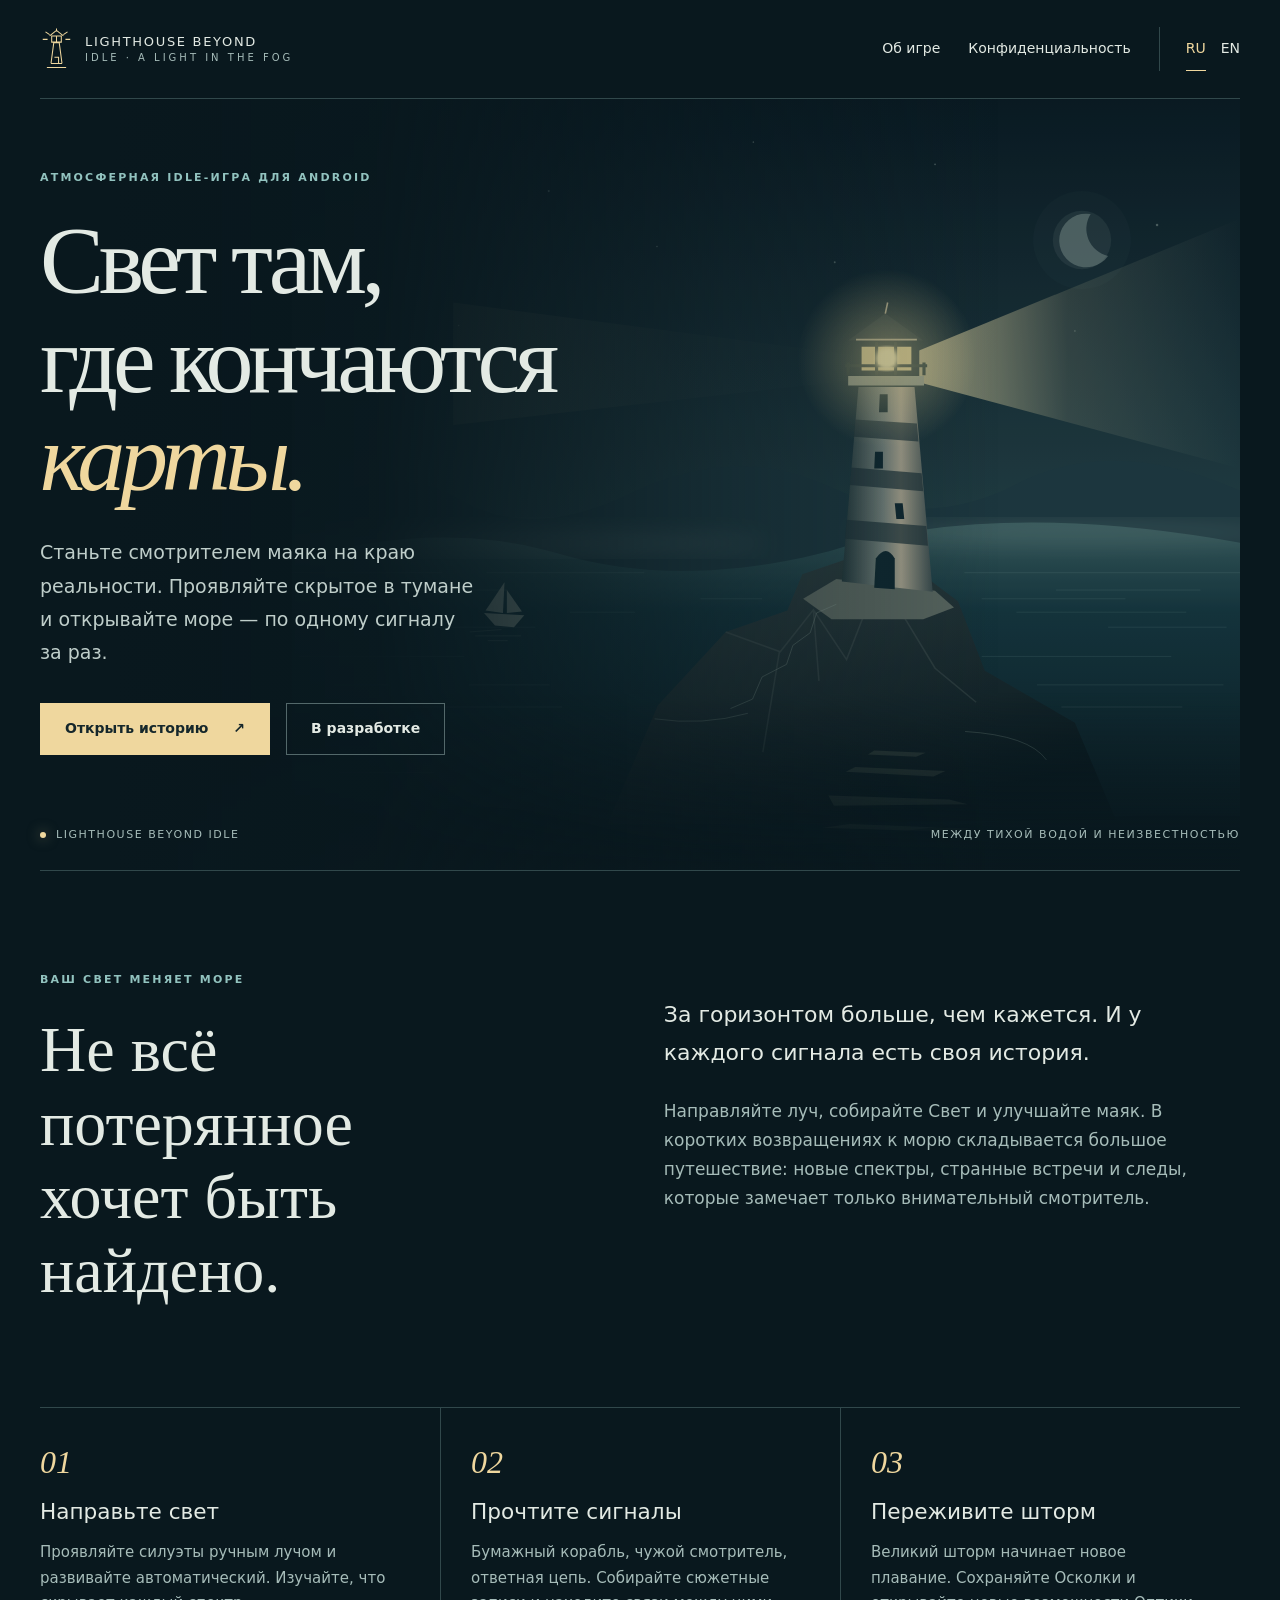
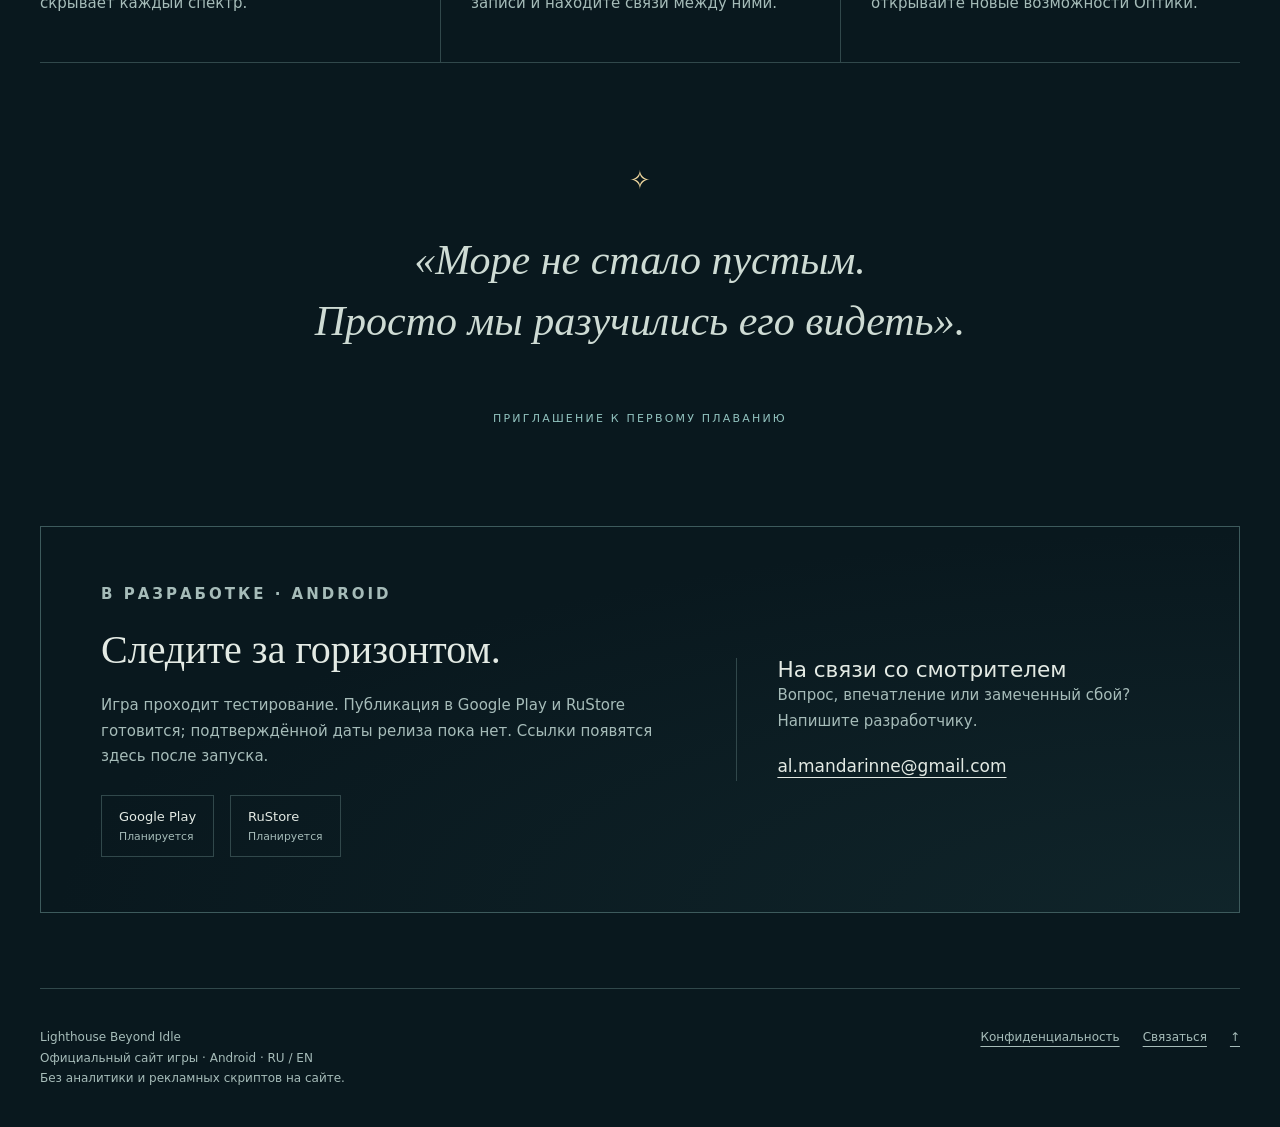
==== index.html @ 20df34ba "Add files via upload" ====
<!doctype html>
<html lang="ru"><head><meta charset="utf-8"><meta name="viewport" content="width=device-width, initial-scale=1"><meta name="color-scheme" content="dark"><meta name="referrer" content="no-referrer"><meta http-equiv="Content-Security-Policy" content="default-src 'none'; style-src 'self'; img-src 'self'; font-src 'self'; base-uri 'none'; form-action 'none'; object-src 'none'; connect-src 'none'"><title>Lighthouse Beyond Idle — Маяк на краю реальности</title><meta name="description" content="Станьте смотрителем маяка на краю реальности. Проявляйте скрытое в тумане и открывайте море — по одному сигналу за раз."><link rel="canonical" href="https://jumocoder.github.io/lighthouse-beyond-website/"><link rel="icon" href="assets/beacon.svg" type="image/svg+xml"><link rel="stylesheet" href="assets/site.css"><meta property="og:title" content="Lighthouse Beyond Idle — Маяк на краю реальности"><meta property="og:description" content="Станьте смотрителем маяка на краю реальности. Проявляйте скрытое в тумане и открывайте море — по одному сигналу за раз."><meta property="og:type" content="website"><meta property="og:url" content="https://jumocoder.github.io/lighthouse-beyond-website/"><link rel="alternate" hreflang="ru" href="https://jumocoder.github.io/lighthouse-beyond-website/"><link rel="alternate" hreflang="en" href="https://jumocoder.github.io/lighthouse-beyond-website/en/"><link rel="alternate" hreflang="x-default" href="https://jumocoder.github.io/lighthouse-beyond-website/"></head><body id="top"><a class="skip" href="#main">К содержимому</a><div class="wrap"><header class="header"><a class="brand" href="./"><img src="assets/beacon.svg" alt="" width="33" height="44"><span>LIGHTHOUSE BEYOND<small>IDLE · A LIGHT IN THE FOG</small></span></a><nav class="nav" aria-label="Навигация"><a class="nav-extra" href="#story">Об игре</a><a class="nav-extra" href="privacy/ru/">Конфиденциальность</a><span class="languages"><a lang="ru" hreflang="ru" href="./" aria-current="page" aria-label="Русский">RU</a><a lang="en" hreflang="en" href="en/"  aria-label="English">EN</a></span></nav></header></div><main id="main"><div class="wrap"><section class="hero"><img class="hero-art" src="assets/lighthouse-sea.svg" width="1200" height="1000" alt="Маяк на скалистом острове освещает туманное море; у берега плывёт бумажный корабль." fetchpriority="high"><div class="hero-copy"><p class="eyebrow">Атмосферная idle-игра для Android</p><h1>Свет там,<br>где кончаются<br><em>карты.</em></h1><p class="lead">Станьте смотрителем маяка на краю реальности. Проявляйте скрытое в тумане и открывайте море — по одному сигналу за раз.</p><div class="actions"><a class="button" href="#story">Открыть историю<span aria-hidden="true">↗</span></a><a class="button secondary" href="#release">В разработке</a></div></div><div class="hero-note"><span><span class="pulse"></span>LIGHTHOUSE BEYOND IDLE</span><span>Между тихой водой и неизвестностью</span></div></section><section class="section intro" id="story"><div><p class="eyebrow">Ваш свет меняет море</p><h2>Не всё потерянное<br>хочет быть найдено.</h2></div><div class="body"><p>За горизонтом больше, чем кажется. И у каждого сигнала есть своя история.</p><p>Направляйте луч, собирайте Свет и улучшайте маяк. В коротких возвращениях к морю складывается большое путешествие: новые спектры, странные встречи и следы, которые замечает только внимательный смотритель.</p></div></section><section class="journey" aria-label="Об игре"><article class="chapter"><span class="number">01</span><h3>Направьте свет</h3><p>Проявляйте силуэты ручным лучом и развивайте автоматический. Изучайте, что скрывает каждый спектр.</p></article><article class="chapter"><span class="number">02</span><h3>Прочтите сигналы</h3><p>Бумажный корабль, чужой смотритель, ответная цепь. Собирайте сюжетные записи и находите связи между ними.</p></article><article class="chapter"><span class="number">03</span><h3>Переживите шторм</h3><p>Великий шторм начинает новое плавание. Сохраняйте Осколки и открывайте новые возможности Оптики.</p></article></section><div class="quote"><p>«Море не стало пустым.<br>Просто мы разучились его видеть».</p><span class="eyebrow">Приглашение к первому плаванию</span></div><section class="release" id="release"><div><p class="eyebrow">В разработке · ANDROID</p><h2>Следите за горизонтом.</h2><p>Игра проходит тестирование. Публикация в Google Play и RuStore готовится; подтверждённой даты релиза пока нет. Ссылки появятся здесь после запуска.</p><div class="stores"><span class="store">Google Play<small>Планируется</small></span><span class="store">RuStore<small>Планируется</small></span></div></div><div class="contact"><h3>На связи со смотрителем</h3><p>Вопрос, впечатление или замеченный сбой? Напишите разработчику.</p><a href="mailto:al.mandarinne@gmail.com">al.mandarinne@gmail.com</a></div></section></div></main><div class="wrap"><footer class="footer"><div><p>Lighthouse Beyond Idle</p><p>Официальный сайт игры · Android · RU / EN</p><p>Без аналитики и рекламных скриптов на сайте.</p></div><div class="footer-links"><a href="privacy/ru/">Конфиденциальность</a><a href="mailto:al.mandarinne@gmail.com">Связаться</a><a href="#top">↑</a></div></footer></div></body></html>
---- assets/site.css ----
:root{color-scheme:dark;--ink:#e3eae4;--muted:#a6bcb9;--gold:#efd79e;--bg:#09181e;--line:#31484b;--teal:#92c3bf}*{box-sizing:border-box}html{scroll-behavior:smooth;scroll-padding-top:30px}body{margin:0;background:var(--bg);color:var(--ink);font:17px/1.7 system-ui,-apple-system,BlinkMacSystemFont,"Segoe UI",sans-serif}a{color:inherit;text-underline-offset:5px}a:hover{color:var(--gold)}a:focus-visible,summary:focus-visible{outline:2px solid var(--gold);outline-offset:6px}p{margin:0 0 1.2em}h1,h2,h3{font-weight:400;line-height:1.15;margin:0}h1,h2{font-family:Georgia,"Times New Roman",serif}h2{font-size:clamp(2.3rem,5vw,4rem)}h3{font-size:1.35rem}img{display:block;max-width:100%}.wrap{width:min(1200px,calc(100% - 80px));margin:auto}.skip{position:absolute;left:20px;top:-100px;z-index:10;padding:10px;background:var(--bg)}.skip:focus{top:10px}.header{display:flex;align-items:center;justify-content:space-between;gap:24px;padding:27px 0;border-bottom:1px solid var(--line);position:relative;z-index:2}.brand{display:flex;align-items:center;gap:12px;text-decoration:none;font-size:13px;letter-spacing:.13em;line-height:1.4}.brand img{width:33px;height:44px}.brand small{display:block;letter-spacing:.3em;color:var(--muted);font-size:10px}.nav{display:flex;align-items:center;gap:28px;font-size:14px}.nav a{text-decoration:none;display:inline-flex;align-items:center;min-height:44px}.languages{display:flex;gap:15px;border-left:1px solid var(--line);padding-left:26px}.languages [aria-current]{color:var(--gold);border-bottom:1px solid var(--gold)}.eyebrow{text-transform:uppercase;letter-spacing:.2em;font-size:11px;color:var(--teal);font-weight:600}.hero{position:relative;isolation:isolate;min-height:735px;display:flex;align-items:center;border-bottom:1px solid var(--line)}.hero-art{position:absolute;z-index:-2;width:79%;height:100%;object-fit:cover;object-position:60% 50%;right:0;top:0}.hero:after{content:"";position:absolute;z-index:-1;inset:0;background:linear-gradient(90deg,#09181e 6%,#09181eed 28%,#09181e55 57%,transparent 80%),linear-gradient(0deg,#09181e 0%,transparent 23%)}.hero-copy{max-width:620px;padding:70px 0 115px}.hero h1{font-size:clamp(3.5rem,7.5vw,6.7rem);letter-spacing:-.055em;line-height:1.03;margin:24px 0 28px}.hero h1 em{font-weight:400;color:var(--gold)}.lead{font-size:19px;line-height:1.75;max-width:440px;color:#bfceca}.actions{display:flex;flex-wrap:wrap;gap:16px;align-items:center;margin-top:34px}.button{display:inline-flex;align-items:center;justify-content:center;gap:25px;min-height:52px;padding:13px 24px;background:var(--gold);color:#15272b;text-decoration:none;font-size:14px;font-weight:600;border:1px solid var(--gold)}.button:hover{background:#f7e7c3;color:#15272b}.button.secondary{background:transparent;color:var(--ink);border-color:#53686a}.hero-note{position:absolute;bottom:26px;left:0;right:0;display:flex;justify-content:space-between;gap:25px;color:var(--muted);font-size:11px;letter-spacing:.14em;text-transform:uppercase}.pulse{display:inline-block;width:6px;height:6px;background:var(--gold);border-radius:50%;margin-right:10px;box-shadow:0 0 13px #efd79e88}.section{padding:100px 0}.intro{display:grid;grid-template-columns:1fr 1.1fr;gap:100px}.intro h2{margin-top:23px;max-width:460px}.intro .body{padding-top:25px;color:var(--muted)}.intro .body p:first-child{color:var(--ink);font-size:22px}.journey{border-top:1px solid var(--line);border-bottom:1px solid var(--line);display:grid;grid-template-columns:repeat(3,1fr)}.chapter{padding:36px 30px 45px 0}.chapter+.chapter{padding-left:30px;border-left:1px solid var(--line)}.chapter .number{color:var(--gold);font:italic 32px Georgia,serif}.chapter h3{margin:18px 0 15px}.chapter p{font-size:15px;color:var(--muted);margin:0}.quote{padding:95px 0;text-align:center;max-width:850px;margin:auto}.quote:before{content:"✧";color:var(--gold);display:block;margin-bottom:28px;font-size:26px}.quote p{font:italic clamp(26px,4vw,42px)/1.45 Georgia,serif;color:#cedbd4}.quote .eyebrow{font:11px system-ui,sans-serif}.release{position:relative;padding:55px 60px;display:grid;grid-template-columns:1.3fr 1fr;gap:60px;border:1px solid #3d5a5c;background:radial-gradient(ellipse at 100% 100%,#23474b44,transparent 70%)}.release h2{font-size:40px;margin:20px 0}.release p{color:var(--muted);font-size:15px}.release .stores{display:flex;gap:16px;flex-wrap:wrap;margin-top:25px}.store{padding:10px 17px;border:1px solid var(--line);font-size:13px}.store small{display:block;color:var(--muted)}.contact{align-self:center;border-left:1px solid var(--line);padding-left:40px}.contact a{overflow-wrap:anywhere}.footer{padding:38px 0;margin-top:75px;display:flex;justify-content:space-between;gap:25px;border-top:1px solid var(--line);font-size:12px;color:var(--muted)}.footer p{margin:0}.footer-links{display:flex;gap:23px;flex-wrap:wrap}.document{padding:70px 0 20px}.document h1{font-size:clamp(40px,6vw,72px);margin:22px 0}.document .subtitle{max-width:730px;color:var(--muted)}.notice{border-left:2px solid var(--gold);padding:20px 25px;background:#1832386b;margin:35px 0;color:#d8ded5;font-size:15px}.notice strong{color:var(--gold)}.document-layout{display:grid;grid-template-columns:230px minmax(0,1fr);gap:65px;align-items:start}.toc{position:sticky;top:28px;font-size:13px}.toc a{display:block;text-decoration:none;border-bottom:1px solid var(--line);padding:10px 0;color:var(--muted)}.prose{max-width:790px}.prose section{padding:28px 0;border-bottom:1px solid var(--line)}.prose h2{font-family:inherit;font-size:25px;margin:0 0 22px}.prose h3{font-size:18px;margin:24px 0 10px}.prose p,.prose li{color:#c2d1cc;font-size:16px;overflow-wrap:anywhere}.prose ul{padding-left:23px}.prose li{margin-bottom:12px}.pending{color:var(--gold)}.top-link{display:inline-block;margin-top:35px}.not-found{min-height:55vh;padding:100px 0}.not-found h1{font-size:60px;margin-bottom:25px}@media(min-width:1000px){.hero-art{animation:sea-breathe 16s ease-in-out infinite alternate}@keyframes sea-breathe{from{opacity:.83}to{opacity:1}}}@media(max-width:800px){.wrap{width:calc(100% - 40px)}.header{gap:12px}.nav{gap:14px}.nav .nav-extra{display:none}.languages{padding-left:14px}.hero{min-height:790px;align-items:flex-start}.hero-copy{padding:56px 0 295px;max-width:560px}.hero h1{font-size:clamp(3.2rem,11vw,5.2rem)}.hero-art{width:100%;height:65%;top:auto;bottom:0;object-position:62% 50%}.hero:after{background:linear-gradient(180deg,#09181e 0%,#09181e 23%,#09181e66 53%,transparent 70%,#09181e 99%)}.hero-note{font-size:9px}.hero-note span:last-child{max-width:160px;text-align:right}.lead{font-size:17px}.section{padding:65px 0}.intro{grid-template-columns:1fr;gap:16px}.intro .body{padding-top:10px}.journey{grid-template-columns:1fr}.chapter,.chapter+.chapter{border-left:0;padding:26px 0}.chapter+.chapter{border-top:1px solid var(--line)}.chapter h3{margin-top:10px}.quote{padding:60px 0}.release{grid-template-columns:1fr;padding:30px;gap:25px}.contact{border-left:0;border-top:1px solid var(--line);padding:25px 0 0}.footer{flex-direction:column;margin-top:50px}.document-layout{grid-template-columns:1fr;gap:10px}.toc{position:static;display:grid;grid-template-columns:1fr 1fr;gap:0 22px}.document{padding-top:38px}}@media(max-width:380px){.brand{font-size:10px;gap:8px}.brand small{font-size:8px}.brand img{width:25px}.nav{font-size:12px}.languages{padding-left:10px;gap:10px}.hero h1{font-size:3rem}.hero-note{letter-spacing:.06em}.actions{gap:12px}.button{padding:12px 18px}.release{padding:24px}.toc{grid-template-columns:1fr}}@media(prefers-reduced-motion:reduce){html{scroll-behavior:auto}.hero-art{animation:none}}@media print{body{background:white;color:black}.header,.toc,.footer,.skip{display:none}.wrap{width:100%}.document-layout{display:block}.prose p,.prose li,.document .subtitle,.notice,.pending{color:black}.notice{background:transparent}.document h1{font-size:32px}.prose h2{font-size:22px}a{color:black}}
:where(.document h1,.notice,.toc a){overflow-wrap:anywhere;hyphens:auto}
@media(max-width:600px){.document h1{font-size:clamp(27px,7.5vw,40px)}}
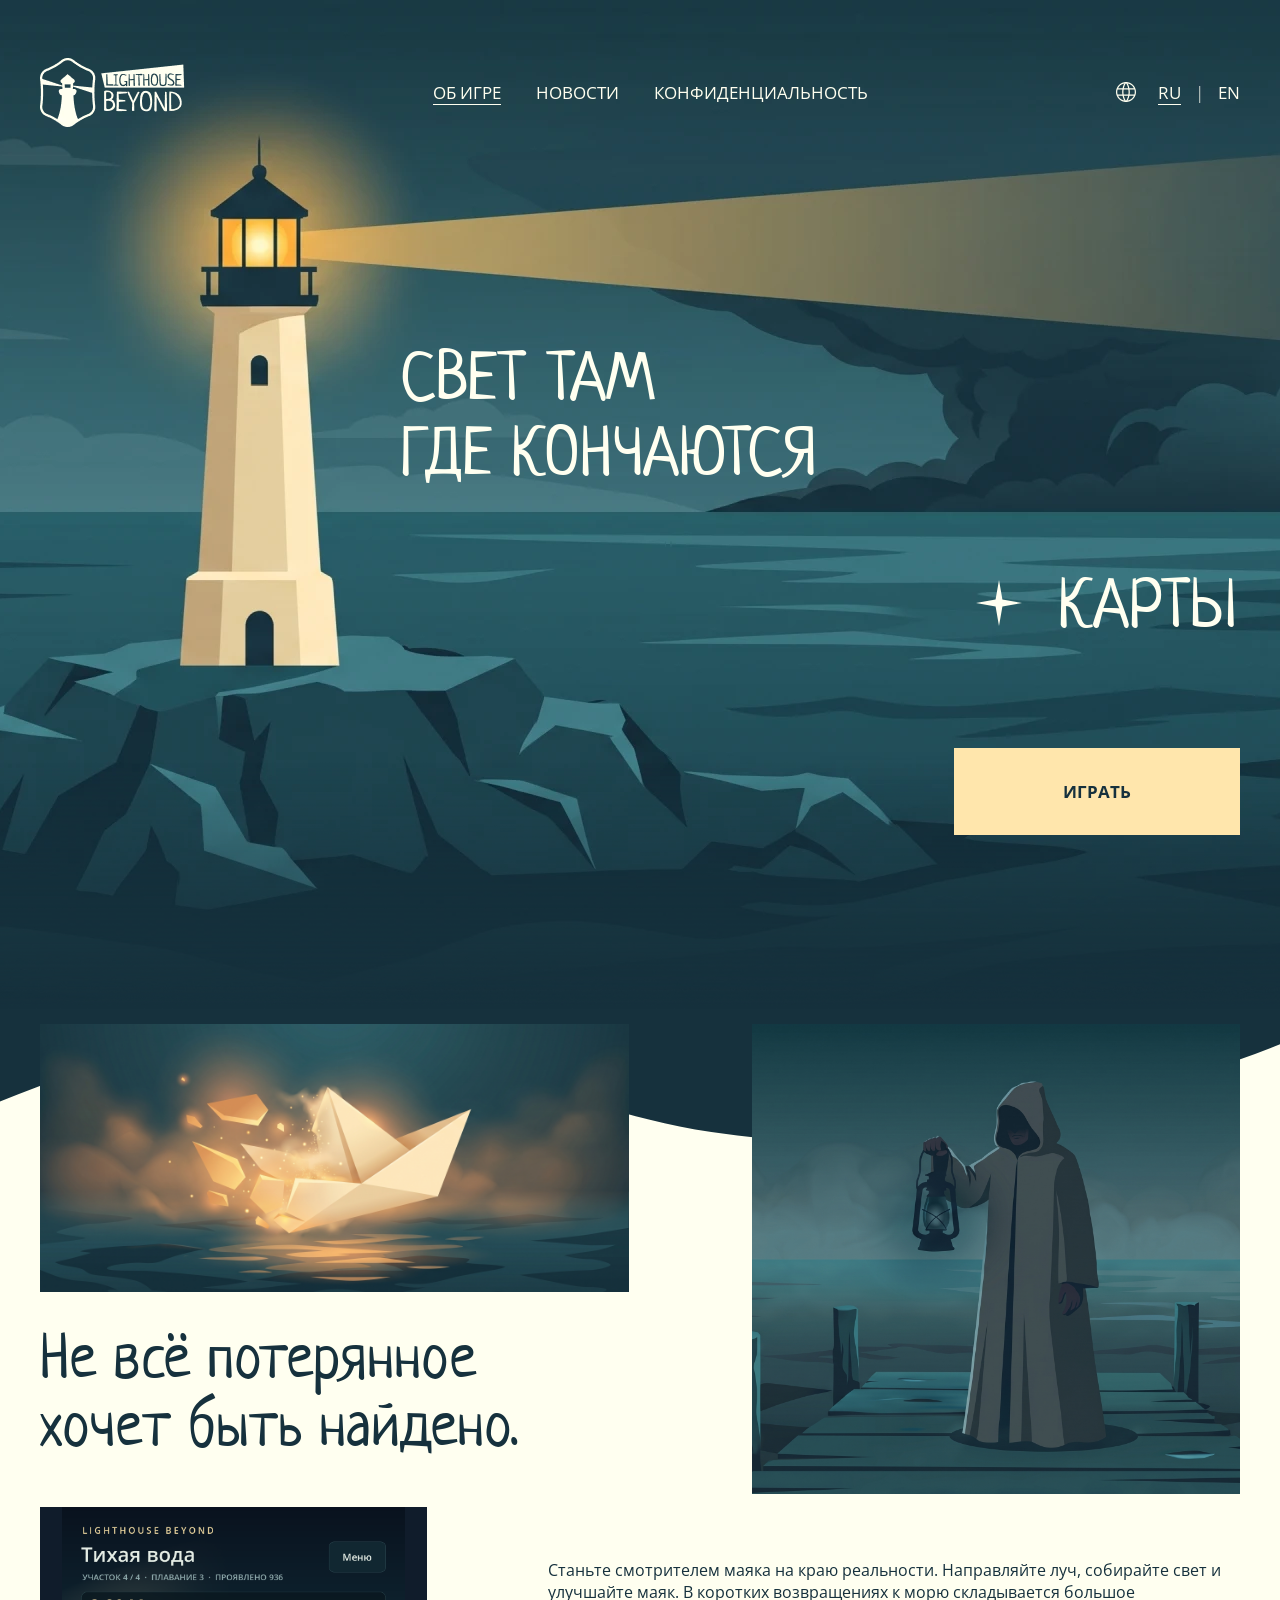
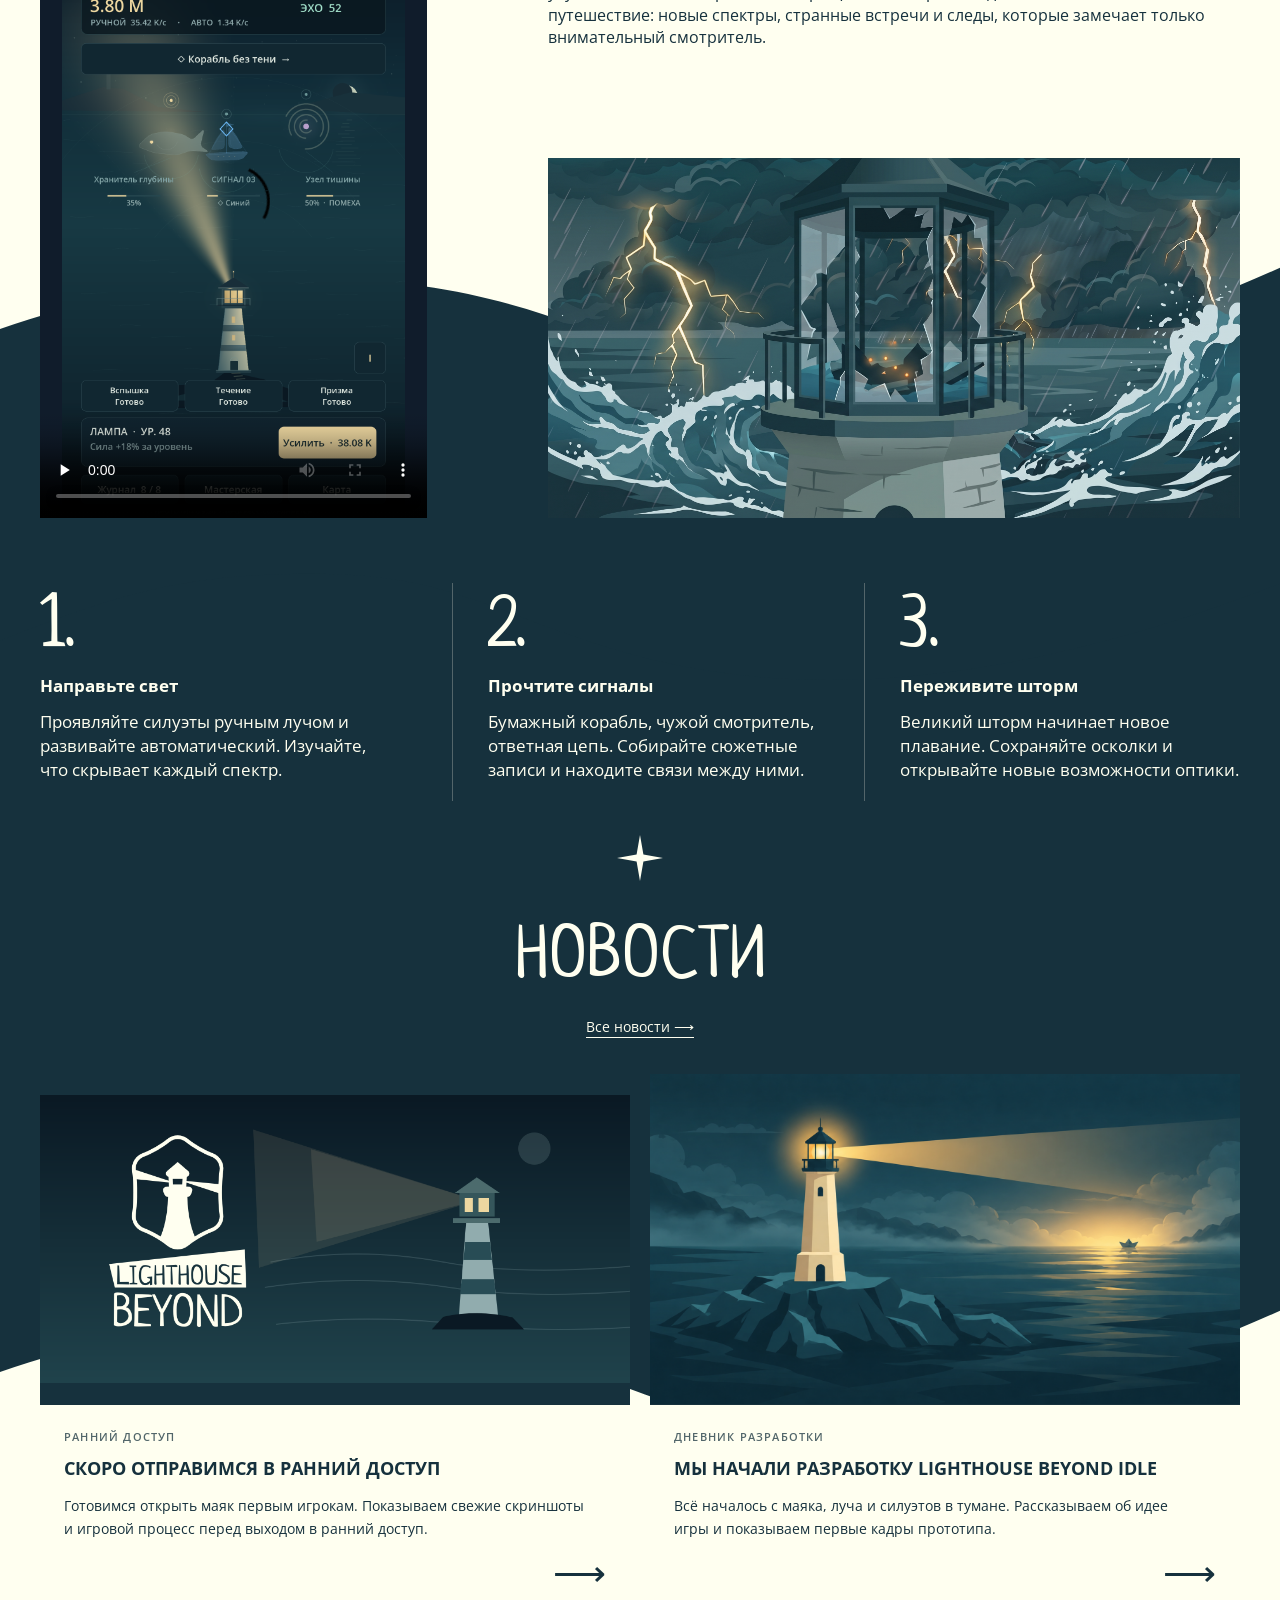
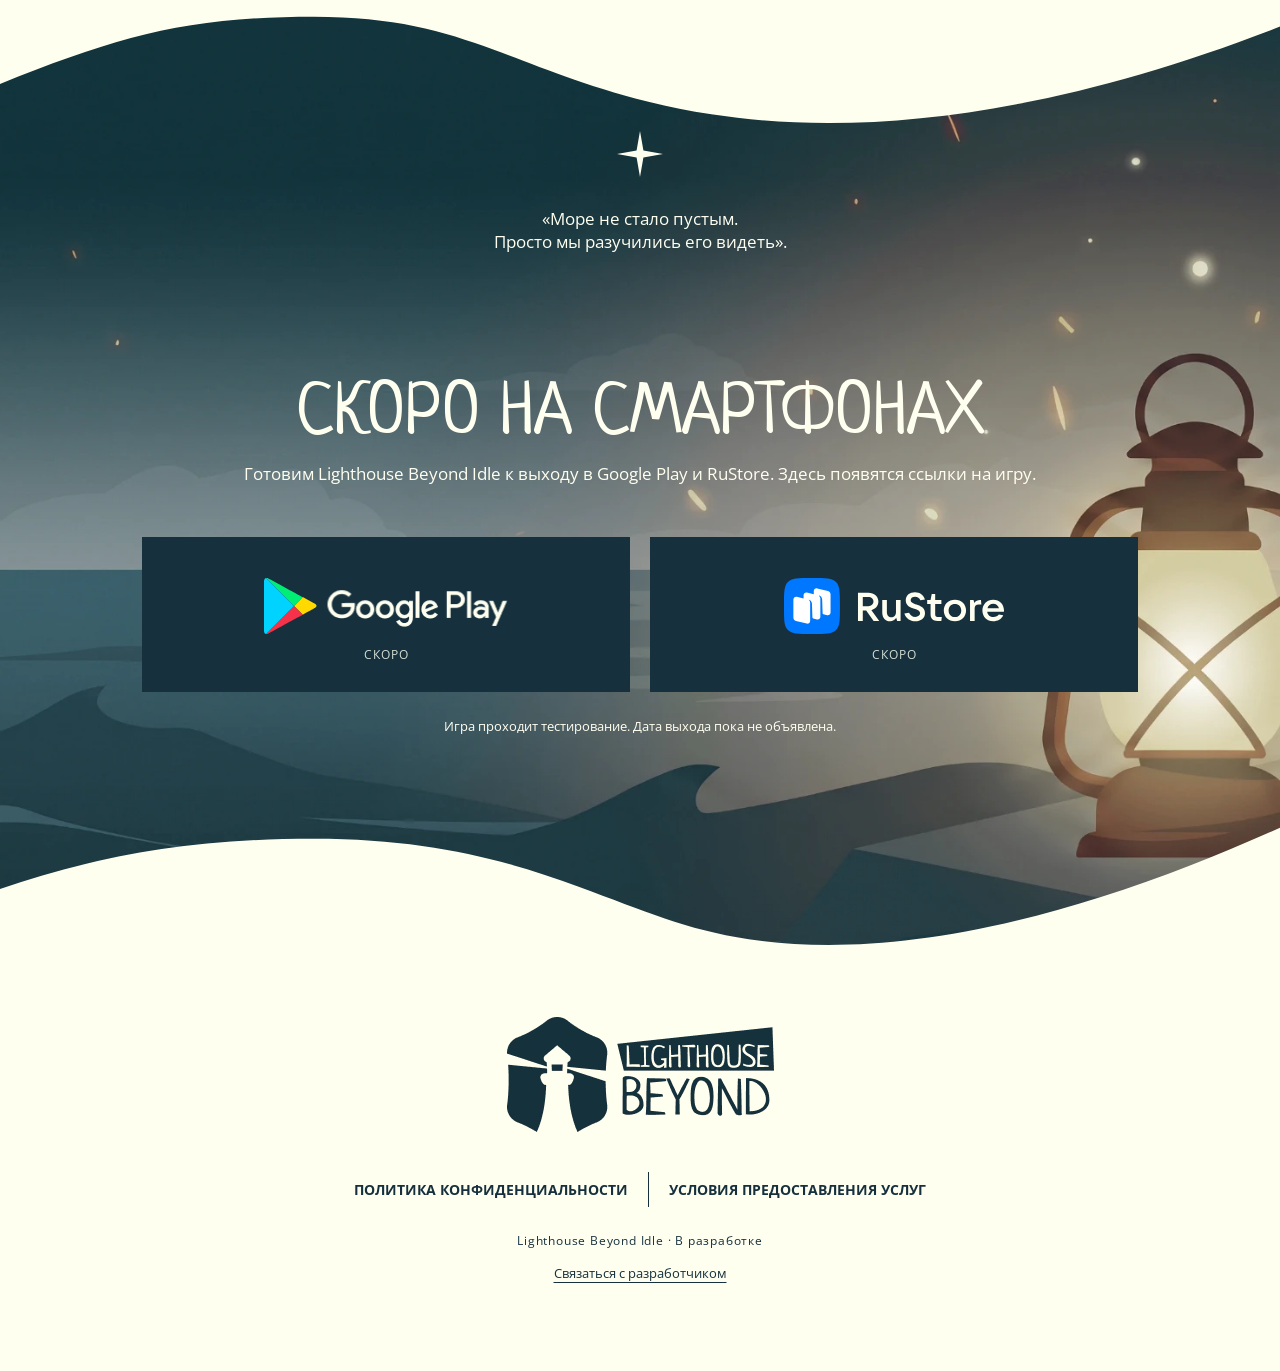
==== commit 65ab546e: "Обновление сайта" ====
--- a/index.html
+++ b/index.html
@@ -1,2 +1,30 @@
 <!doctype html>
-<html lang="ru"><head><meta charset="utf-8"><meta name="viewport" content="width=device-width, initial-scale=1"><meta name="color-scheme" content="dark"><meta name="referrer" content="no-referrer"><meta http-equiv="Content-Security-Policy" content="default-src 'none'; style-src 'self'; img-src 'self'; font-src 'self'; base-uri 'none'; form-action 'none'; object-src 'none'; connect-src 'none'"><title>Lighthouse Beyond Idle — Маяк на краю реальности</title><meta name="description" content="Станьте смотрителем маяка на краю реальности. Проявляйте скрытое в тумане и открывайте море — по одному сигналу за раз."><link rel="canonical" href="https://jumocoder.github.io/lighthouse-beyond-website/"><link rel="icon" href="assets/beacon.svg" type="image/svg+xml"><link rel="stylesheet" href="assets/site.css"><meta property="og:title" content="Lighthouse Beyond Idle — Маяк на краю реальности"><meta property="og:description" content="Станьте смотрителем маяка на краю реальности. Проявляйте скрытое в тумане и открывайте море — по одному сигналу за раз."><meta property="og:type" content="website"><meta property="og:url" content="https://jumocoder.github.io/lighthouse-beyond-website/"><link rel="alternate" hreflang="ru" href="https://jumocoder.github.io/lighthouse-beyond-website/"><link rel="alternate" hreflang="en" href="https://jumocoder.github.io/lighthouse-beyond-website/en/"><link rel="alternate" hreflang="x-default" href="https://jumocoder.github.io/lighthouse-beyond-website/"></head><body id="top"><a class="skip" href="#main">К содержимому</a><div class="wrap"><header class="header"><a class="brand" href="./"><img src="assets/beacon.svg" alt="" width="33" height="44"><span>LIGHTHOUSE BEYOND<small>IDLE · A LIGHT IN THE FOG</small></span></a><nav class="nav" aria-label="Навигация"><a class="nav-extra" href="#story">Об игре</a><a class="nav-extra" href="privacy/ru/">Конфиденциальность</a><span class="languages"><a lang="ru" hreflang="ru" href="./" aria-current="page" aria-label="Русский">RU</a><a lang="en" hreflang="en" href="en/"  aria-label="English">EN</a></span></nav></header></div><main id="main"><div class="wrap"><section class="hero"><img class="hero-art" src="assets/lighthouse-sea.svg" width="1200" height="1000" alt="Маяк на скалистом острове освещает туманное море; у берега плывёт бумажный корабль." fetchpriority="high"><div class="hero-copy"><p class="eyebrow">Атмосферная idle-игра для Android</p><h1>Свет там,<br>где кончаются<br><em>карты.</em></h1><p class="lead">Станьте смотрителем маяка на краю реальности. Проявляйте скрытое в тумане и открывайте море — по одному сигналу за раз.</p><div class="actions"><a class="button" href="#story">Открыть историю<span aria-hidden="true">↗</span></a><a class="button secondary" href="#release">В разработке</a></div></div><div class="hero-note"><span><span class="pulse"></span>LIGHTHOUSE BEYOND IDLE</span><span>Между тихой водой и неизвестностью</span></div></section><section class="section intro" id="story"><div><p class="eyebrow">Ваш свет меняет море</p><h2>Не всё потерянное<br>хочет быть найдено.</h2></div><div class="body"><p>За горизонтом больше, чем кажется. И у каждого сигнала есть своя история.</p><p>Направляйте луч, собирайте Свет и улучшайте маяк. В коротких возвращениях к морю складывается большое путешествие: новые спектры, странные встречи и следы, которые замечает только внимательный смотритель.</p></div></section><section class="journey" aria-label="Об игре"><article class="chapter"><span class="number">01</span><h3>Направьте свет</h3><p>Проявляйте силуэты ручным лучом и развивайте автоматический. Изучайте, что скрывает каждый спектр.</p></article><article class="chapter"><span class="number">02</span><h3>Прочтите сигналы</h3><p>Бумажный корабль, чужой смотритель, ответная цепь. Собирайте сюжетные записи и находите связи между ними.</p></article><article class="chapter"><span class="number">03</span><h3>Переживите шторм</h3><p>Великий шторм начинает новое плавание. Сохраняйте Осколки и открывайте новые возможности Оптики.</p></article></section><div class="quote"><p>«Море не стало пустым.<br>Просто мы разучились его видеть».</p><span class="eyebrow">Приглашение к первому плаванию</span></div><section class="release" id="release"><div><p class="eyebrow">В разработке · ANDROID</p><h2>Следите за горизонтом.</h2><p>Игра проходит тестирование. Публикация в Google Play и RuStore готовится; подтверждённой даты релиза пока нет. Ссылки появятся здесь после запуска.</p><div class="stores"><span class="store">Google Play<small>Планируется</small></span><span class="store">RuStore<small>Планируется</small></span></div></div><div class="contact"><h3>На связи со смотрителем</h3><p>Вопрос, впечатление или замеченный сбой? Напишите разработчику.</p><a href="mailto:al.mandarinne@gmail.com">al.mandarinne@gmail.com</a></div></section></div></main><div class="wrap"><footer class="footer"><div><p>Lighthouse Beyond Idle</p><p>Официальный сайт игры · Android · RU / EN</p><p>Без аналитики и рекламных скриптов на сайте.</p></div><div class="footer-links"><a href="privacy/ru/">Конфиденциальность</a><a href="mailto:al.mandarinne@gmail.com">Связаться</a><a href="#top">↑</a></div></footer></div></body></html>
+<html lang="ru"><head><meta charset="utf-8"><meta name="viewport" content="width=device-width, initial-scale=1">
+<meta name="theme-color" content="#16313d"><meta name="referrer" content="no-referrer">
+<meta http-equiv="Content-Security-Policy" content="default-src 'none'; style-src 'self'; script-src 'self'; img-src 'self' data:; font-src 'self'; media-src 'self'; base-uri 'none'; form-action 'none'; object-src 'none'; connect-src 'none'">
+<title>Свет там где кончаются карты — Lighthouse Beyond Idle</title><meta name="description" content="Станьте смотрителем маяка на краю реальности. Направляйте луч, собирайте свет и открывайте море — по одному сигналу за раз.">
+<link rel="canonical" href="https://jumocoder.github.io/lighthouse-beyond-website/"><link rel="alternate" hreflang="ru" href="https://jumocoder.github.io/lighthouse-beyond-website/"><link rel="alternate" hreflang="en" href="https://jumocoder.github.io/lighthouse-beyond-website/en/"><link rel="alternate" hreflang="x-default" href="https://jumocoder.github.io/lighthouse-beyond-website/">
+<meta property="og:title" content="Свет там где кончаются карты — Lighthouse Beyond Idle"><meta property="og:description" content="Станьте смотрителем маяка на краю реальности. Направляйте луч, собирайте свет и открывайте море — по одному сигналу за раз."><meta property="og:type" content="website"><meta property="og:url" content="https://jumocoder.github.io/lighthouse-beyond-website/"><meta property="og:image" content="https://jumocoder.github.io/lighthouse-beyond-website/assets/figma/91-34.webp">
+<link rel="icon" href="assets/beacon.svg" type="image/svg+xml"><link rel="preload" href="assets/fonts/Neucha.ttf" as="font" type="font/ttf" crossorigin><link rel="stylesheet" href="assets/site.css"><script src="assets/site.js" defer></script>
+</head><body id="top" class="landing"><a class="skip" href="#main">К содержимому</a><header class="header "><div class="container header-inner">
+    <a class="brand" href="./" aria-label="Lighthouse Beyond Idle — главная"><img src="assets/figma/39-161.webp" width="145" height="69" alt="Lighthouse Beyond Idle"></a>
+    <nav class="navigation" aria-label="Навигация"><a href="./" aria-current="page">Об игре</a><a href="news/">Новости</a><a href="privacy/ru/">Конфиденциальность</a></nav>
+    <nav class="languages" aria-label="Язык"><img src="assets/figma/52-9.svg" alt="" width="20" height="20"><a lang="ru" hreflang="ru" href="./" aria-label="Русский" aria-current="page">RU</a><span aria-hidden="true">|</span><a lang="en" hreflang="en" href="en/" aria-label="English" >EN</a></nav>
+  </div></header><main id="main">
+    <section class="hero" aria-labelledby="hero-title"><img class="hero-art" src="assets/figma/91-34.webp" width="1400" height="1010" alt="" fetchpriority="high"><div class="container hero-inner"><h1 id="hero-title"><span>Свет там</span><span>где кончаются</span><span class="title-end"><span class="star" aria-hidden="true">✦</span>карты</span></h1><a class="play-button" href="#release">Играть</a></div></section>
+    <section class="about" id="story" aria-labelledby="story-title"><div class="container collage">
+      <img class="collage-ship" src="assets/paper-ship.jpg" width="1920" height="1080" alt="Бумажный корабль в луче маяка" loading="lazy">
+      <h2 id="story-title">Не всё потерянное<br>хочет быть найдено.</h2>
+      <img class="collage-keeper" src="assets/keeper-current.jpg" width="2752" height="1536" alt="Чужой смотритель с погасшим фонарём" loading="lazy">
+      <div class="gameplay"><video controls playsinline preload="none" poster="assets/gameplay-ru.png" aria-label="Игровой процесс Lighthouse Beyond Idle"><source src="assets/gameplay-ru.mp4" type="video/mp4"><a href="assets/gameplay-ru.mp4">Открыть видео</a></video><p class="media-error" hidden>Видео не удалось загрузить. <a href="assets/gameplay-ru.mp4">Открыть видео ↗</a></p></div>
+      <p class="story-copy">Станьте смотрителем маяка на краю реальности. Направляйте луч, собирайте свет и улучшайте маяк. В коротких возвращениях к морю складывается большое путешествие: новые спектры, странные встречи и следы, которые замечает только внимательный смотритель.</p>
+      <img class="collage-storm" src="assets/broken-lighthouse.jpg" width="2752" height="1536" alt="Разбитый фонарь маяка во время шторма" loading="lazy">
+    </div></section>
+    <section class="journey container" aria-label="Об игре"><article class="chapter"><span class="number" aria-hidden="true">1.</span><h3>Направьте свет</h3><p>Проявляйте силуэты ручным лучом и развивайте автоматический. Изучайте, что скрывает каждый спектр.</p></article><article class="chapter"><span class="number" aria-hidden="true">2.</span><h3>Прочтите сигналы</h3><p>Бумажный корабль, чужой смотритель, ответная цепь. Собирайте сюжетные записи и находите связи между ними.</p></article><article class="chapter"><span class="number" aria-hidden="true">3.</span><h3>Переживите шторм</h3><p>Великий шторм начинает новое плавание. Сохраняйте осколки и открывайте новые возможности оптики.</p></article></section>
+    <section class="news-section" id="news" aria-labelledby="news-title"><div class="container"><span class="star" aria-hidden="true">✦</span><h2 class="news-title" id="news-title">Новости</h2><a class="all-news" href="news/">Все новости ⟶</a><div class="news-grid"><article class="news-card"><a class="news-link" href="news/early-access/"><img src="assets/news/early-access-cover.png" width="1600" height="900" alt="" loading="lazy"><div class="news-copy"><span class="news-category">Ранний доступ</span><h3>Скоро отправимся в ранний доступ</h3><p>Готовимся открыть маяк первым игрокам. Показываем свежие скриншоты и игровой процесс перед выходом в ранний доступ.</p><span class="news-arrow" aria-label="Читать">⟶</span></div></a></article><article class="news-card"><a class="news-link" href="news/development-begins/"><img src="assets/news/development-cover.png" width="1600" height="900" alt="" loading="lazy"><div class="news-copy"><span class="news-category">Дневник разработки</span><h3>Мы начали разработку Lighthouse Beyond Idle</h3><p>Всё началось с маяка, луча и силуэтов в тумане. Рассказываем об идее игры и показываем первые кадры прототипа.</p><span class="news-arrow" aria-label="Читать">⟶</span></div></a></article></div></div></section>
+    <section class="release" id="release" aria-labelledby="release-title"><div class="container release-inner"><span class="star" aria-hidden="true">✦</span><blockquote>«Море не стало пустым.<br>Просто мы разучились его видеть».</blockquote><h2 id="release-title">Скоро на смартфонах</h2><p class="release-copy">Готовим Lighthouse Beyond Idle к выходу в Google Play и RuStore. Здесь появятся ссылки на игру.</p><div class="stores"><div class="store" aria-label="Google Play — Скоро"><img src="assets/google-play.svg" alt="Google Play" width="243" height="56"><span>Скоро</span></div><div class="store" aria-label="RuStore — Скоро"><img src="assets/rustore.svg" alt="RuStore" width="253" height="64"><span>Скоро</span></div></div><p class="release-note">Игра проходит тестирование. Дата выхода пока не объявлена.</p></div></section>
+  </main><footer class="footer"><div class="container footer-inner">
+    <a class="footer-brand" href="./" aria-label="Lighthouse Beyond Idle — главная"><img src="assets/figma/69-1312.webp" width="267" height="115" alt="Lighthouse Beyond Idle"></a>
+    <nav class="footer-links" aria-label="Документы"><a href="privacy/ru/">Политика конфиденциальности</a><a href="terms/">Условия предоставления услуг</a></nav>
+    <p class="footer-note">Lighthouse Beyond Idle · В разработке</p><a class="contact" href="mailto:al.mandarinne@mail.ru">Связаться с разработчиком</a>
+  </div></footer></body></html>
--- a/assets/site.css
+++ b/assets/site.css
@@ -1,3 +1,74 @@
-:root{color-scheme:dark;--ink:#e3eae4;--muted:#a6bcb9;--gold:#efd79e;--bg:#09181e;--line:#31484b;--teal:#92c3bf}*{box-sizing:border-box}html{scroll-behavior:smooth;scroll-padding-top:30px}body{margin:0;background:var(--bg);color:var(--ink);font:17px/1.7 system-ui,-apple-system,BlinkMacSystemFont,"Segoe UI",sans-serif}a{color:inherit;text-underline-offset:5px}a:hover{color:var(--gold)}a:focus-visible,summary:focus-visible{outline:2px solid var(--gold);outline-offset:6px}p{margin:0 0 1.2em}h1,h2,h3{font-weight:400;line-height:1.15;margin:0}h1,h2{font-family:Georgia,"Times New Roman",serif}h2{font-size:clamp(2.3rem,5vw,4rem)}h3{font-size:1.35rem}img{display:block;max-width:100%}.wrap{width:min(1200px,calc(100% - 80px));margin:auto}.skip{position:absolute;left:20px;top:-100px;z-index:10;padding:10px;background:var(--bg)}.skip:focus{top:10px}.header{display:flex;align-items:center;justify-content:space-between;gap:24px;padding:27px 0;border-bottom:1px solid var(--line);position:relative;z-index:2}.brand{display:flex;align-items:center;gap:12px;text-decoration:none;font-size:13px;letter-spacing:.13em;line-height:1.4}.brand img{width:33px;height:44px}.brand small{display:block;letter-spacing:.3em;color:var(--muted);font-size:10px}.nav{display:flex;align-items:center;gap:28px;font-size:14px}.nav a{text-decoration:none;display:inline-flex;align-items:center;min-height:44px}.languages{display:flex;gap:15px;border-left:1px solid var(--line);padding-left:26px}.languages [aria-current]{color:var(--gold);border-bottom:1px solid var(--gold)}.eyebrow{text-transform:uppercase;letter-spacing:.2em;font-size:11px;color:var(--teal);font-weight:600}.hero{position:relative;isolation:isolate;min-height:735px;display:flex;align-items:center;border-bottom:1px solid var(--line)}.hero-art{position:absolute;z-index:-2;width:79%;height:100%;object-fit:cover;object-position:60% 50%;right:0;top:0}.hero:after{content:"";position:absolute;z-index:-1;inset:0;background:linear-gradient(90deg,#09181e 6%,#09181eed 28%,#09181e55 57%,transparent 80%),linear-gradient(0deg,#09181e 0%,transparent 23%)}.hero-copy{max-width:620px;padding:70px 0 115px}.hero h1{font-size:clamp(3.5rem,7.5vw,6.7rem);letter-spacing:-.055em;line-height:1.03;margin:24px 0 28px}.hero h1 em{font-weight:400;color:var(--gold)}.lead{font-size:19px;line-height:1.75;max-width:440px;color:#bfceca}.actions{display:flex;flex-wrap:wrap;gap:16px;align-items:center;margin-top:34px}.button{display:inline-flex;align-items:center;justify-content:center;gap:25px;min-height:52px;padding:13px 24px;background:var(--gold);color:#15272b;text-decoration:none;font-size:14px;font-weight:600;border:1px solid var(--gold)}.button:hover{background:#f7e7c3;color:#15272b}.button.secondary{background:transparent;color:var(--ink);border-color:#53686a}.hero-note{position:absolute;bottom:26px;left:0;right:0;display:flex;justify-content:space-between;gap:25px;color:var(--muted);font-size:11px;letter-spacing:.14em;text-transform:uppercase}.pulse{display:inline-block;width:6px;height:6px;background:var(--gold);border-radius:50%;margin-right:10px;box-shadow:0 0 13px #efd79e88}.section{padding:100px 0}.intro{display:grid;grid-template-columns:1fr 1.1fr;gap:100px}.intro h2{margin-top:23px;max-width:460px}.intro .body{padding-top:25px;color:var(--muted)}.intro .body p:first-child{color:var(--ink);font-size:22px}.journey{border-top:1px solid var(--line);border-bottom:1px solid var(--line);display:grid;grid-template-columns:repeat(3,1fr)}.chapter{padding:36px 30px 45px 0}.chapter+.chapter{padding-left:30px;border-left:1px solid var(--line)}.chapter .number{color:var(--gold);font:italic 32px Georgia,serif}.chapter h3{margin:18px 0 15px}.chapter p{font-size:15px;color:var(--muted);margin:0}.quote{padding:95px 0;text-align:center;max-width:850px;margin:auto}.quote:before{content:"✧";color:var(--gold);display:block;margin-bottom:28px;font-size:26px}.quote p{font:italic clamp(26px,4vw,42px)/1.45 Georgia,serif;color:#cedbd4}.quote .eyebrow{font:11px system-ui,sans-serif}.release{position:relative;padding:55px 60px;display:grid;grid-template-columns:1.3fr 1fr;gap:60px;border:1px solid #3d5a5c;background:radial-gradient(ellipse at 100% 100%,#23474b44,transparent 70%)}.release h2{font-size:40px;margin:20px 0}.release p{color:var(--muted);font-size:15px}.release .stores{display:flex;gap:16px;flex-wrap:wrap;margin-top:25px}.store{padding:10px 17px;border:1px solid var(--line);font-size:13px}.store small{display:block;color:var(--muted)}.contact{align-self:center;border-left:1px solid var(--line);padding-left:40px}.contact a{overflow-wrap:anywhere}.footer{padding:38px 0;margin-top:75px;display:flex;justify-content:space-between;gap:25px;border-top:1px solid var(--line);font-size:12px;color:var(--muted)}.footer p{margin:0}.footer-links{display:flex;gap:23px;flex-wrap:wrap}.document{padding:70px 0 20px}.document h1{font-size:clamp(40px,6vw,72px);margin:22px 0}.document .subtitle{max-width:730px;color:var(--muted)}.notice{border-left:2px solid var(--gold);padding:20px 25px;background:#1832386b;margin:35px 0;color:#d8ded5;font-size:15px}.notice strong{color:var(--gold)}.document-layout{display:grid;grid-template-columns:230px minmax(0,1fr);gap:65px;align-items:start}.toc{position:sticky;top:28px;font-size:13px}.toc a{display:block;text-decoration:none;border-bottom:1px solid var(--line);padding:10px 0;color:var(--muted)}.prose{max-width:790px}.prose section{padding:28px 0;border-bottom:1px solid var(--line)}.prose h2{font-family:inherit;font-size:25px;margin:0 0 22px}.prose h3{font-size:18px;margin:24px 0 10px}.prose p,.prose li{color:#c2d1cc;font-size:16px;overflow-wrap:anywhere}.prose ul{padding-left:23px}.prose li{margin-bottom:12px}.pending{color:var(--gold)}.top-link{display:inline-block;margin-top:35px}.not-found{min-height:55vh;padding:100px 0}.not-found h1{font-size:60px;margin-bottom:25px}@media(min-width:1000px){.hero-art{animation:sea-breathe 16s ease-in-out infinite alternate}@keyframes sea-breathe{from{opacity:.83}to{opacity:1}}}@media(max-width:800px){.wrap{width:calc(100% - 40px)}.header{gap:12px}.nav{gap:14px}.nav .nav-extra{display:none}.languages{padding-left:14px}.hero{min-height:790px;align-items:flex-start}.hero-copy{padding:56px 0 295px;max-width:560px}.hero h1{font-size:clamp(3.2rem,11vw,5.2rem)}.hero-art{width:100%;height:65%;top:auto;bottom:0;object-position:62% 50%}.hero:after{background:linear-gradient(180deg,#09181e 0%,#09181e 23%,#09181e66 53%,transparent 70%,#09181e 99%)}.hero-note{font-size:9px}.hero-note span:last-child{max-width:160px;text-align:right}.lead{font-size:17px}.section{padding:65px 0}.intro{grid-template-columns:1fr;gap:16px}.intro .body{padding-top:10px}.journey{grid-template-columns:1fr}.chapter,.chapter+.chapter{border-left:0;padding:26px 0}.chapter+.chapter{border-top:1px solid var(--line)}.chapter h3{margin-top:10px}.quote{padding:60px 0}.release{grid-template-columns:1fr;padding:30px;gap:25px}.contact{border-left:0;border-top:1px solid var(--line);padding:25px 0 0}.footer{flex-direction:column;margin-top:50px}.document-layout{grid-template-columns:1fr;gap:10px}.toc{position:static;display:grid;grid-template-columns:1fr 1fr;gap:0 22px}.document{padding-top:38px}}@media(max-width:380px){.brand{font-size:10px;gap:8px}.brand small{font-size:8px}.brand img{width:25px}.nav{font-size:12px}.languages{padding-left:10px;gap:10px}.hero h1{font-size:3rem}.hero-note{letter-spacing:.06em}.actions{gap:12px}.button{padding:12px 18px}.release{padding:24px}.toc{grid-template-columns:1fr}}@media(prefers-reduced-motion:reduce){html{scroll-behavior:auto}.hero-art{animation:none}}@media print{body{background:white;color:black}.header,.toc,.footer,.skip{display:none}.wrap{width:100%}.document-layout{display:block}.prose p,.prose li,.document .subtitle,.notice,.pending{color:black}.notice{background:transparent}.document h1{font-size:32px}.prose h2{font-size:22px}a{color:black}}
-:where(.document h1,.notice,.toc a){overflow-wrap:anywhere;hyphens:auto}
-@media(max-width:600px){.document h1{font-size:clamp(27px,7.5vw,40px)}}
+@font-face{font-family:Neucha;src:url('fonts/Neucha.ttf') format('truetype');font-style:normal;font-weight:400;font-display:swap}
+@font-face{font-family:'Open Sans';src:url('fonts/OpenSans.ttf') format('truetype');font-style:normal;font-weight:300 800;font-display:swap}
+:root{--sea:#16313d;--paper:#fffff0;--light:#ffe6ac;--line:#53656a;--max:1200px}
+*{box-sizing:border-box}html{scroll-behavior:smooth;scroll-padding-top:30px}body{margin:0;color:var(--paper);background:var(--sea);font-family:'Open Sans',Arial,sans-serif;font-size:17px;line-height:1.4}a{color:inherit;text-decoration:none}img,video{display:block;max-width:100%}h1,h2,h3,p,blockquote{margin:0}h1,h2,.number{font-family:Neucha,sans-serif;font-weight:400}h2{font-size:72px;line-height:1.1}a:focus-visible,video:focus-visible{outline:3px solid #e69f38;outline-offset:6px}a:hover{text-decoration:underline;text-underline-offset:5px}.container{width:calc(100% - 80px);max-width:var(--max);margin-inline:auto}.skip{position:fixed;z-index:20;top:10px;left:10px;transform:translateY(-180%);padding:12px 18px;background:var(--paper);color:var(--sea)}.skip:focus{transform:none}
+.header{position:absolute;top:58px;left:0;right:0;z-index:5}.header-inner{display:flex;align-items:center;justify-content:space-between;gap:28px}.brand{flex:none;width:145px;height:69px}.brand img{width:145px;height:69px;object-fit:contain}.navigation{display:flex;align-items:center;gap:66px;margin-left:82px;text-transform:uppercase}.navigation a{white-space:nowrap;padding-block:12px}.languages{display:flex;align-items:center;gap:14px}.languages img{margin-right:8px}.languages a{padding-block:12px}.languages a[aria-current]{text-decoration:underline;text-underline-offset:5px}.languages span{color:#b5c1bd}
+.hero{height:1024px;position:relative;background:var(--paper);isolation:isolate}.hero:before{content:'';position:absolute;z-index:-1;inset:0 0 -133px;background:url('figma/91-32.svg') center top/100% 100% no-repeat}.hero-art{position:absolute;z-index:-1;top:0;left:0;width:100%;height:1010px;object-fit:cover;object-position:center top}.hero-inner{position:relative;height:100%}.hero h1{position:absolute;left:350px;top:340px;width:692px;font-size:72px;line-height:1.1;text-transform:uppercase;letter-spacing:.1px}.hero h1>span{display:block}.hero h1 .title-end{margin-top:77px;text-align:right;padding-right:4px}.title-end .star{display:inline-block;margin-right:36px;vertical-align:middle;transform:translateY(-5px)}.star{display:block;font-family:Arial,sans-serif;font-size:56px;line-height:1;width:max-content;margin-inline:auto}.play-button{position:absolute;top:748px;right:0;display:flex;align-items:center;justify-content:center;width:286px;height:87px;background:var(--light);color:var(--sea);text-transform:uppercase;font-weight:700;transition:background .2s,transform .2s}.play-button:hover{background:var(--paper);transform:translateY(-3px);text-decoration:none}
+.about{position:relative;isolation:isolate;height:1159px;background:linear-gradient(transparent 0 133px,var(--paper) 133px 1024px,var(--sea) 1024px)}.about:after{content:'';position:absolute;z-index:-1;top:825px;left:0;right:0;height:448px;background:url('figma/54-125.svg') center/100% 100% no-repeat}.collage{height:1094px;position:relative;color:var(--sea)}.collage>img{object-fit:cover}.collage-ship{position:absolute;left:0;top:0;width:49.0833%;height:268px}.collage-keeper{position:absolute;right:0;top:0;width:40.6667%;height:470px;object-position:45% center}.collage h2{position:absolute;left:0;top:299px;width:650px;font-size:72px}.gameplay{position:absolute;top:483px;left:0;width:32.25%;height:611px;background:#101c2b}.gameplay video{width:100%;height:100%;object-fit:contain}.media-error{position:absolute;inset:auto 15px 55px;padding:15px;color:var(--paper);background:var(--sea);font-size:14px}.media-error a{text-decoration:underline}.story-copy{position:absolute;right:0;top:542px;width:57.6667%;line-height:1.4}.collage-storm{position:absolute;right:0;top:734px;width:57.6667%;height:360px}
+.journey{display:grid;grid-template-columns:repeat(3,minmax(0,1fr));gap:36px;position:relative}.chapter{padding-right:22px;min-height:218px}.chapter+.chapter{border-left:1px solid var(--line);padding-left:35px;padding-right:0}.number{display:block;font-size:72px;line-height:1.1;margin-bottom:12px}.chapter h3{font-size:17px;margin-bottom:12px}.chapter p{line-height:1.4}
+.news-section{position:relative;isolation:isolate;z-index:2;padding-top:34px;padding-bottom:0}.news-section:after{content:'';position:absolute;z-index:-1;left:0;right:0;bottom:-125px;height:448px;background:url('figma/66-1246.svg') center/100% 100% no-repeat}.news-section h1{text-transform:uppercase;text-align:center;margin:32px 0 49px}.news-grid{display:grid;grid-template-columns:repeat(3,minmax(0,1fr));gap:20px}.news-card{background:var(--paper);color:var(--sea);min-width:0}.news-link{display:block;height:100%;transition:transform .2s}.news-link:hover{text-decoration:none;transform:translateY(-5px)}.news-link:focus-visible{outline-offset:4px}.news-card img{width:100%;height:218px;object-fit:cover}.news-copy{min-height:175px;padding:17px 21px 16px;position:relative}.news-copy h2{font-family:'Open Sans',Arial,sans-serif;font-weight:700;font-size:17px;line-height:1.4;text-transform:uppercase;margin-bottom:13px}.news-copy p{font-size:13px;line-height:1.4;padding-right:10px}.news-arrow{display:block;text-align:right;font-size:37px;line-height:1;margin-top:13px}
+.release{position:relative;margin-top:0;isolation:isolate;min-height:931px;background:url('figma/23f88a9ac4776eb12e2712fd7f87c19134510a3e.webp') right center/cover no-repeat}.release-inner{position:relative;z-index:1;text-align:center;padding-top:116px}.release blockquote{font-size:17px;line-height:1.4;margin:30px 0 115px}.release h2{text-transform:uppercase;margin-bottom:14px}.release-copy{max-width:950px;margin-inline:auto}.stores{display:grid;grid-template-columns:repeat(2,minmax(0,1fr));gap:20px;max-width:996px;margin:51px auto 0}.store{min-height:155px;padding:27px 20px 14px;background:var(--sea);display:flex;flex-direction:column;align-items:center;justify-content:center;gap:13px}.store img{width:auto;height:56px;max-width:90%}.store span{font-size:12px;color:#d7dfd5;letter-spacing:1px;text-transform:uppercase}.release-note{font-size:13px;margin-top:25px}.release:after{content:'';position:absolute;z-index:0;left:0;right:0;bottom:-311px;height:448px;background:url('figma/82-1407.svg') center/100% 100% no-repeat;pointer-events:none}
+.footer{position:relative;background:var(--paper);color:var(--sea);min-height:425px;padding-top:71px}.footer-inner{position:relative;z-index:1;text-align:center}.footer-brand{display:block;width:267px;margin:0 auto 40px}.footer-brand img{width:267px;height:115px;object-fit:contain}.footer-links{display:flex;justify-content:center;align-items:center;gap:0}.footer-links a{padding:8px 28px;text-transform:uppercase;font-weight:700;font-size:16px}.footer-links a+a{border-left:1px solid var(--sea)}.footer-note{font-size:12px;margin:26px 0 10px;letter-spacing:.8px}.contact{font-size:13px;text-decoration:underline;text-underline-offset:4px}
+.header-solid{position:relative;top:auto;padding:35px 0;background:var(--sea)}.inner-page{background:var(--paper);color:var(--sea)}.inner-page .header{color:var(--paper)}.article-page{max-width:960px;padding-top:65px;padding-bottom:90px}.back-link{font-size:14px;text-decoration:underline;text-underline-offset:4px}.eyebrow{text-transform:uppercase;font-size:12px;letter-spacing:2px;margin-top:55px}.article-page h1{font-size:72px;line-height:1.1;margin:18px 0 36px}.article-art{width:100%;height:auto;max-height:500px;object-fit:cover;margin-bottom:36px}.article-page p{margin-bottom:24px;max-width:760px;line-height:1.7}.article-lead{font-size:21px}.text-link{display:inline-block;margin-top:15px;font-weight:700;text-decoration:underline;text-underline-offset:5px}.text-page{min-height:530px}.text-page h1{margin-top:45px}.inner-page .footer{border-top:1px solid #d9ddd0;padding-bottom:40px}
+@media(min-width:1401px){.hero-art{object-fit:fill}.hero h1{top:340px}.hero:before{background-size:100% 100%}}
+@media(min-width:901px) and (max-width:1300px){.navigation{gap:35px;margin-left:0}.hero h1{left:30%;width:70%;font-size:68px}.collage h2{font-size:62px;width:58%}.story-copy{top:535px;font-size:16px}.footer-links a{font-size:14px;padding-inline:20px}}
+@media(max-width:900px){
+  .container{width:calc(100% - 48px)}.header{top:25px}.header-inner{gap:20px;flex-wrap:wrap}.brand,.brand img{width:110px;height:auto}.navigation{order:3;width:100%;justify-content:center;margin:0;gap:28px;font-size:13px}.languages{font-size:14px;gap:12px}.languages img{margin-right:2px}.hero{height:890px}.hero-art{height:810px;object-fit:cover;object-position:37% top}.hero:before{bottom:-60px}.hero h1{top:310px;left:36%;width:64%;font-size:52px}.hero h1 .title-end{margin-top:65px}.title-end .star{font-size:40px;margin-right:20px}.play-button{top:680px;width:230px;height:74px}.about{height:auto;background:var(--paper);padding:0 0 110px}.about:after{top:auto;bottom:-78px;height:220px}.collage{height:auto;display:grid;grid-template-columns:40% minmax(0,1fr);gap:30px 28px}.collage>*{position:static!important;width:100%!important;height:auto}.collage-ship{grid-column:1;grid-row:1;height:230px!important}.collage-keeper{grid-column:2;grid-row:1 / 3;height:390px!important}.collage h2{grid-column:1;grid-row:2;font-size:44px;align-self:center}.story-copy{grid-column:2;grid-row:3;font-size:16px;align-self:center}.gameplay{grid-column:1;grid-row:3 / 5;aspect-ratio:9/16;align-self:end}.collage-storm{grid-column:2;grid-row:4;height:230px!important}.journey{gap:20px;padding-top:35px}.chapter+.chapter{padding-left:20px}.chapter{padding-right:0}.chapter p{font-size:14px}.chapter h3{font-size:16px}.number{font-size:62px}.news-section{padding-top:38px}.news-section h1{font-size:62px;margin:25px 0 35px}.news-grid{gap:14px}.news-card img{height:155px}.news-copy{padding:16px;min-height:205px}.news-copy h2{font-size:14px}.news-copy p{font-size:13px;padding:0}.news-section:after{height:300px;bottom:-85px}.release{min-height:820px}.release-inner{padding-top:90px}.release blockquote{margin-bottom:85px}.release h2{font-size:58px}.release-copy{font-size:16px}.stores{margin-top:35px}.store{min-height:140px}.store img{height:45px}.footer-links{flex-wrap:wrap;gap:15px}.footer-links a{font-size:12px;padding:5px 15px}.footer{padding-bottom:40px}.article-page h1{font-size:56px}.header-solid{top:auto}.inner-page .navigation{margin-top:5px}
+}
+@media(max-width:600px){
+  body{font-size:16px}.container{width:calc(100% - 40px)}.header{top:22px}.brand,.brand img{width:95px}.header-inner{gap:19px}.navigation{gap:22px;font-size:10px;letter-spacing:.2px}.navigation a{padding-block:10px}.languages img{width:17px}.hero{height:790px}.hero-art{height:730px;object-position:31% top}.hero:before{bottom:-38px}.hero:after{content:'';position:absolute;inset:145px 0 180px;z-index:-1;background:linear-gradient(90deg,transparent 10%,#16313d20 30%,#16313d55 100%)}.hero h1{top:300px;left:28%;width:72%;font-size:clamp(35px,8.8vw,51px);line-height:1.15;text-shadow:0 2px 14px #102b3a50}.hero h1 .title-end{margin-top:47px;padding-right:0}.title-end .star{font-size:32px;margin-right:15px}.play-button{top:603px;width:190px;height:65px;font-size:15px}.collage{grid-template-columns:minmax(0,1fr);gap:24px}.collage h2{grid-column:1;grid-row:2;font-size:clamp(42px,10.8vw,60px);margin:8px 0}.collage-ship{grid-column:1;grid-row:1;height:195px!important}.collage-keeper{grid-column:1;grid-row:4;height:290px!important}.story-copy{grid-column:1;grid-row:3;line-height:1.6}.gameplay{grid-column:1;grid-row:5;width:84%!important;max-width:340px;justify-self:center;margin-block:8px}.collage-storm{grid-column:1;grid-row:6;height:210px!important}.about{padding-bottom:80px}.about:after{height:160px;bottom:-55px}.journey{grid-template-columns:1fr;gap:0;padding-top:20px}.chapter{display:grid;grid-template-columns:54px minmax(0,1fr);gap:8px 15px;padding:24px 0!important;min-height:0}.chapter+.chapter{border-left:0;border-top:1px solid var(--line)}.number{grid-column:1;grid-row:1 / 3;font-size:60px;margin:0;line-height:1}.chapter h3{grid-column:2;margin:0;font-size:17px}.chapter p{grid-column:2;font-size:15px;line-height:1.5}.news-section{padding-top:50px}.star{font-size:45px}.news-section h1{font-size:58px;margin:28px 0 32px}.news-grid{grid-template-columns:1fr;gap:25px}.news-card img{height:auto;aspect-ratio:16/9}.news-copy{padding:21px;min-height:170px}.news-copy h2{font-size:17px}.news-copy p{font-size:14px;line-height:1.5}.news-section:after{height:220px;bottom:-70px}.release{min-height:840px;background-position:62% center}.release-inner{padding-top:88px}.release blockquote{font-size:15px;margin:25px 0 73px}.release h2{font-size:49px;margin-bottom:20px}.release-copy{font-size:15px;line-height:1.6}.stores{gap:13px;margin-top:30px}.store{min-height:106px;padding:17px 12px 13px;gap:13px}.store img{width:100%;height:32px}.store span{font-size:9px;letter-spacing:.6px}.release-note{font-size:11px;max-width:280px;margin:23px auto 0}.release:after{height:220px;bottom:-155px}.footer{min-height:0;padding-top:50px;padding-bottom:40px}.footer-brand{width:200px;margin-bottom:28px}.footer-brand img{width:200px;height:auto}.footer-links{display:flex;flex-direction:column;gap:9px}.footer-links a{font-size:12px;padding:6px 0}.footer-links a+a{border:0}.footer-note{font-size:10px;margin-top:24px}.contact{font-size:12px;text-decoration:underline}.header-solid{top:auto;padding:22px 0}.article-page{padding-top:40px;padding-bottom:55px}.article-page h1{font-size:49px;margin-bottom:25px}.article-page .eyebrow{margin-top:35px}.article-lead{font-size:18px}.article-art{margin-bottom:25px}.text-page{min-height:470px}
+}
+@media(prefers-reduced-motion:reduce){html{scroll-behavior:auto}*,*:before,*:after{transition:none!important;animation:none!important}}
+
+@media(min-width:1301px){.header-inner{display:grid;grid-template-columns:350px minmax(0,1fr) auto;gap:0}.navigation{margin-left:0}}
+
+/* Original Figma outlines, separated at the section boundary. */
+.hero{background:var(--sea)}.hero:before{display:none}
+.about{background:linear-gradient(var(--paper) 0 1024px,var(--sea) 1024px)}
+.about:before{content:'';position:absolute;inset:0 0 auto;height:133px;z-index:-1;background:url('figma/hero-tail.svg') center/100% 100% no-repeat}
+.star{font-size:0;width:46px;height:46px;background:url('figma/55-1178.svg') center/contain no-repeat}
+.title-end .star{width:46px;height:46px}
+@media(max-width:900px){.about{background:var(--paper)}.about:before{height:60px}.title-end .star{width:36px;height:36px}}
+@media(max-width:600px){.about:before{height:38px}.title-end .star{width:30px;height:30px}}
+
+/* Existing policy text, presented in the same visual language. */
+.document{padding-block:55px 90px}.document>h1{font-size:64px;line-height:1.1;margin:18px 0 22px}.document>.eyebrow{margin-top:0}.subtitle{max-width:780px;margin-bottom:28px}.notice{padding:24px;background:#f5edd4;border-left:3px solid #af7e35;line-height:1.6;margin-bottom:40px}.document-layout{display:grid;grid-template-columns:260px minmax(0,1fr);gap:55px}.toc{display:flex;flex-direction:column;gap:15px;font-size:14px;align-self:start;position:sticky;top:25px}.prose section{margin-bottom:40px}.prose h2{font:700 24px/1.4 'Open Sans',sans-serif;margin:0 0 20px}.prose p{line-height:1.7;margin:0 0 18px}.prose a,.top-link{text-decoration:underline;text-underline-offset:3px;overflow-wrap:anywhere}.pending{padding:18px;background:#f5f0db}.top-link{display:inline-block;margin-top:25px}
+@media(max-width:900px){.document-layout{grid-template-columns:1fr;gap:35px}.toc{position:static}.document>h1{font-size:52px}}
+@media(max-width:600px){.document{padding-top:35px}.document>h1{font-size:40px;overflow-wrap:anywhere}.notice{padding:18px}.prose h2{font-size:21px}}
+
+/* News listing and latest publications on the home page. */
+.news-page{background:var(--sea);color:var(--paper);padding:35px 0 150px;min-height:650px}
+.news-section h1{font-size:72px;line-height:1.1}
+.navigation a[aria-current]{text-decoration:underline;text-underline-offset:5px}
+@media(max-width:900px){.news-section h1{font-size:62px}}
+@media(max-width:600px){.news-page{padding-top:0;padding-bottom:90px}.news-section h1{font-size:58px}}
+
+.news-section .news-title{text-transform:uppercase;text-align:center;font-size:72px;line-height:1.1;margin:32px 0 49px}
+.news-grid{grid-template-columns:repeat(auto-fit,minmax(min(100%,300px),1fr))}
+.news-card img{height:auto;aspect-ratio:16/9;object-fit:contain;background:var(--sea)}
+.news-copy{padding:24px;min-height:210px}
+.news-category{display:block;font-size:11px;font-weight:600;letter-spacing:1.2px;text-transform:uppercase;margin-bottom:12px;color:#52666a}
+.news-copy h2,.news-copy h3{font:700 18px/1.4 'Open Sans',Arial,sans-serif;text-transform:uppercase;margin:0 0 14px}
+.news-copy p{font-size:14px;line-height:1.6}
+.all-news{display:table;margin:-24px auto 36px;font-size:14px;text-decoration:underline;text-underline-offset:5px}
+.news-article .article-art{height:auto;max-height:none;aspect-ratio:16/9;object-fit:contain;background:var(--sea);margin:35px 0 45px}
+.news-article .article-lead{max-width:850px;font-size:22px;line-height:1.65}
+.article-prose{max-width:760px}
+.article-section{margin-top:65px}
+.article-section h2{font-size:46px;line-height:1.15;margin-bottom:22px}
+.article-section>p{margin-bottom:30px}
+.screenshot-grid{display:grid;grid-template-columns:repeat(3,minmax(0,1fr));gap:32px 24px;margin-top:32px}
+.screenshot{margin:0;min-width:0}
+.screenshot a{display:block;background:var(--sea);border:1px solid #49616a;transition:transform .2s}
+.screenshot a:hover{transform:translateY(-4px)}
+.screenshot img{width:100%;height:auto;aspect-ratio:9/16;object-fit:contain}
+.screenshot figcaption{font-size:13px;line-height:1.5;margin-top:12px;color:#425961}
+.video-feature{display:grid;grid-template-columns:1fr 340px;gap:60px;align-items:center;padding:40px;background:#e9eddf}
+.video-feature p{font-size:16px}
+.video-feature .video-caption{font-size:13px;margin-bottom:0;color:#425961}
+.article-video{position:relative;min-width:0;background:#101c2b}
+.article-video video{width:100%;height:auto;aspect-ratio:9/16}
+.article-video .media-error{font-size:13px;margin:0}
+.article-navigation{display:flex;justify-content:space-between;gap:24px;border-top:1px solid #cdd4c8;margin-top:55px;padding-top:20px}
+@media(max-width:900px){.news-section .news-title{font-size:62px;margin:25px 0 35px}.all-news{margin-top:-10px}.news-copy{padding:20px}.news-copy h2,.news-copy h3{font-size:17px}.video-feature{grid-template-columns:1fr 260px;gap:30px;padding:28px}.article-section h2{font-size:40px}.screenshot-grid{gap:28px 18px}}
+@media(max-width:600px){.news-section .news-title{font-size:58px;margin:28px 0 32px}.news-grid{grid-template-columns:1fr}.news-copy{min-height:0}.news-article h1{font-size:44px;overflow-wrap:anywhere}.news-article .article-lead{font-size:19px}.news-article .article-art{margin:28px 0 35px}.article-section{margin-top:45px}.article-section h2{font-size:35px}.screenshot-grid{grid-template-columns:1fr;gap:30px;max-width:360px;margin-inline:auto}.video-feature{grid-template-columns:1fr;padding:24px;gap:24px}.article-video{max-width:340px;width:100%;margin-inline:auto}.article-navigation{font-size:14px;gap:16px}}
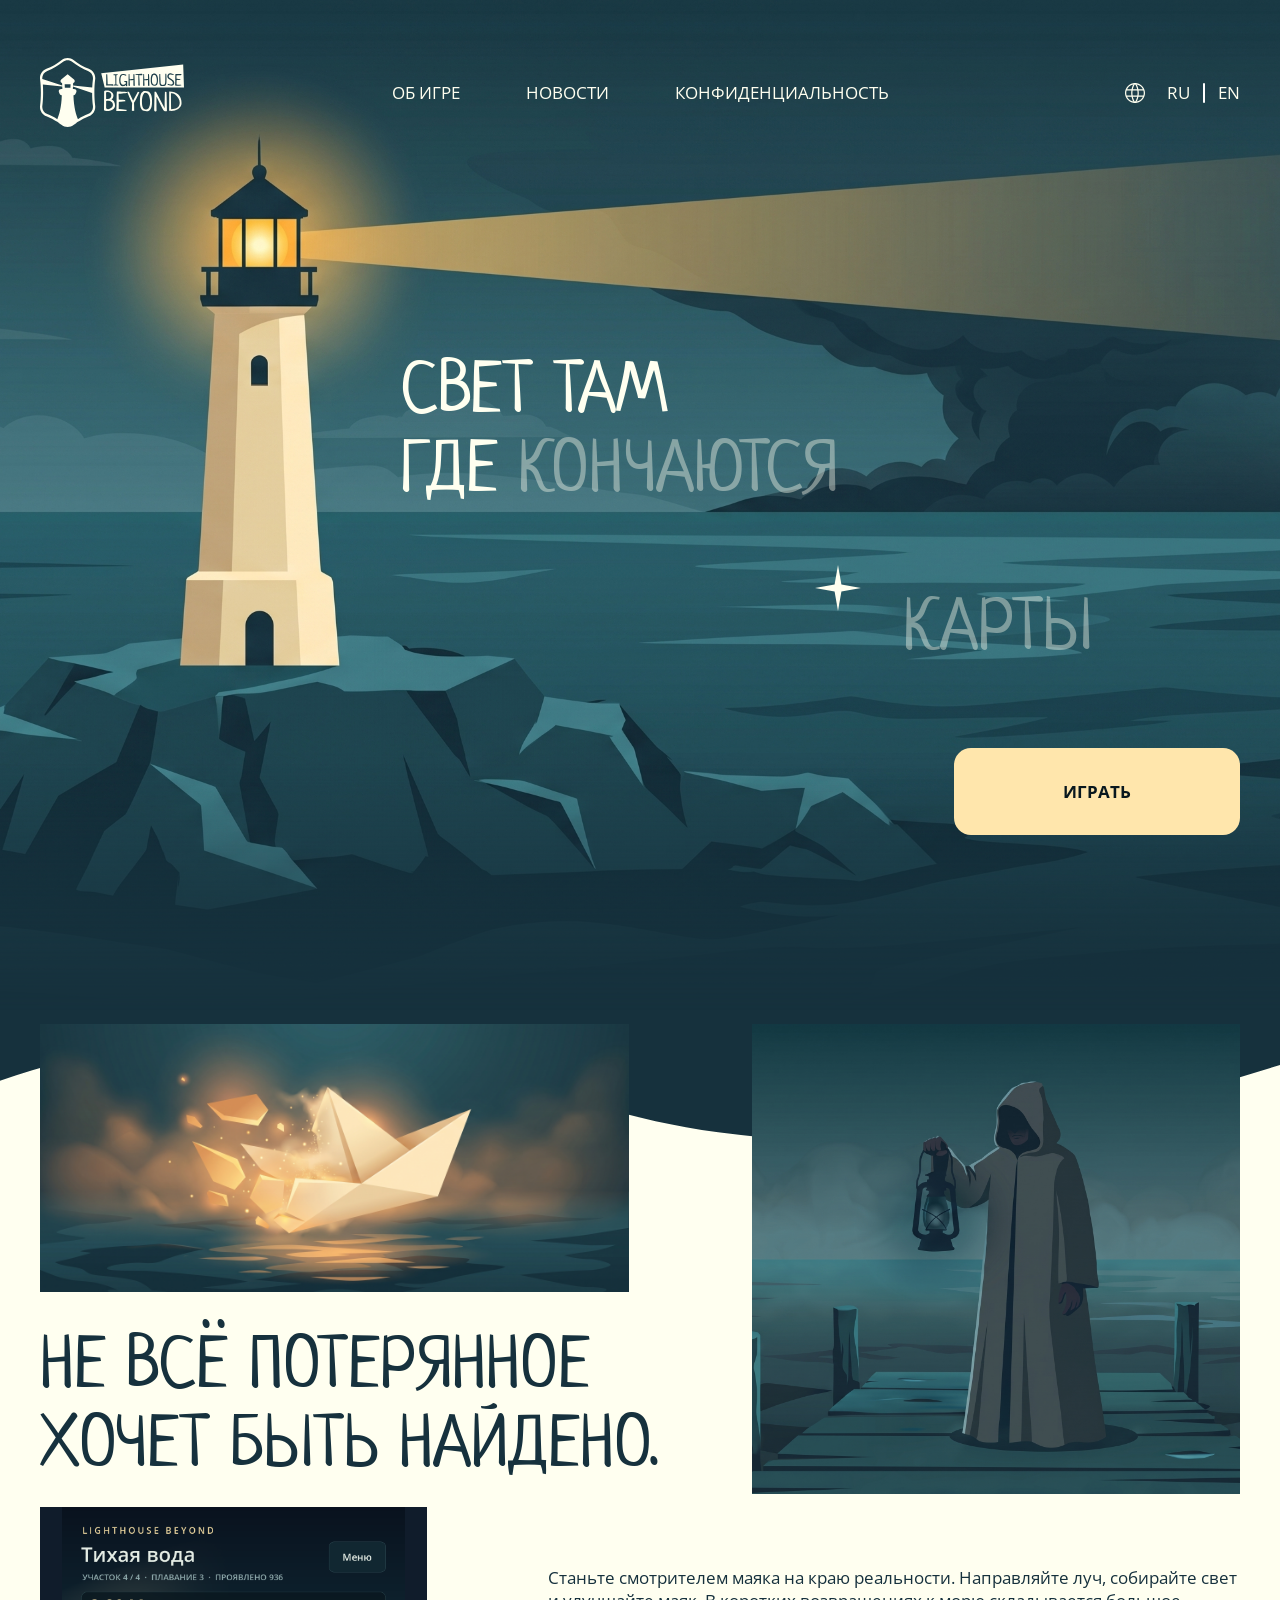
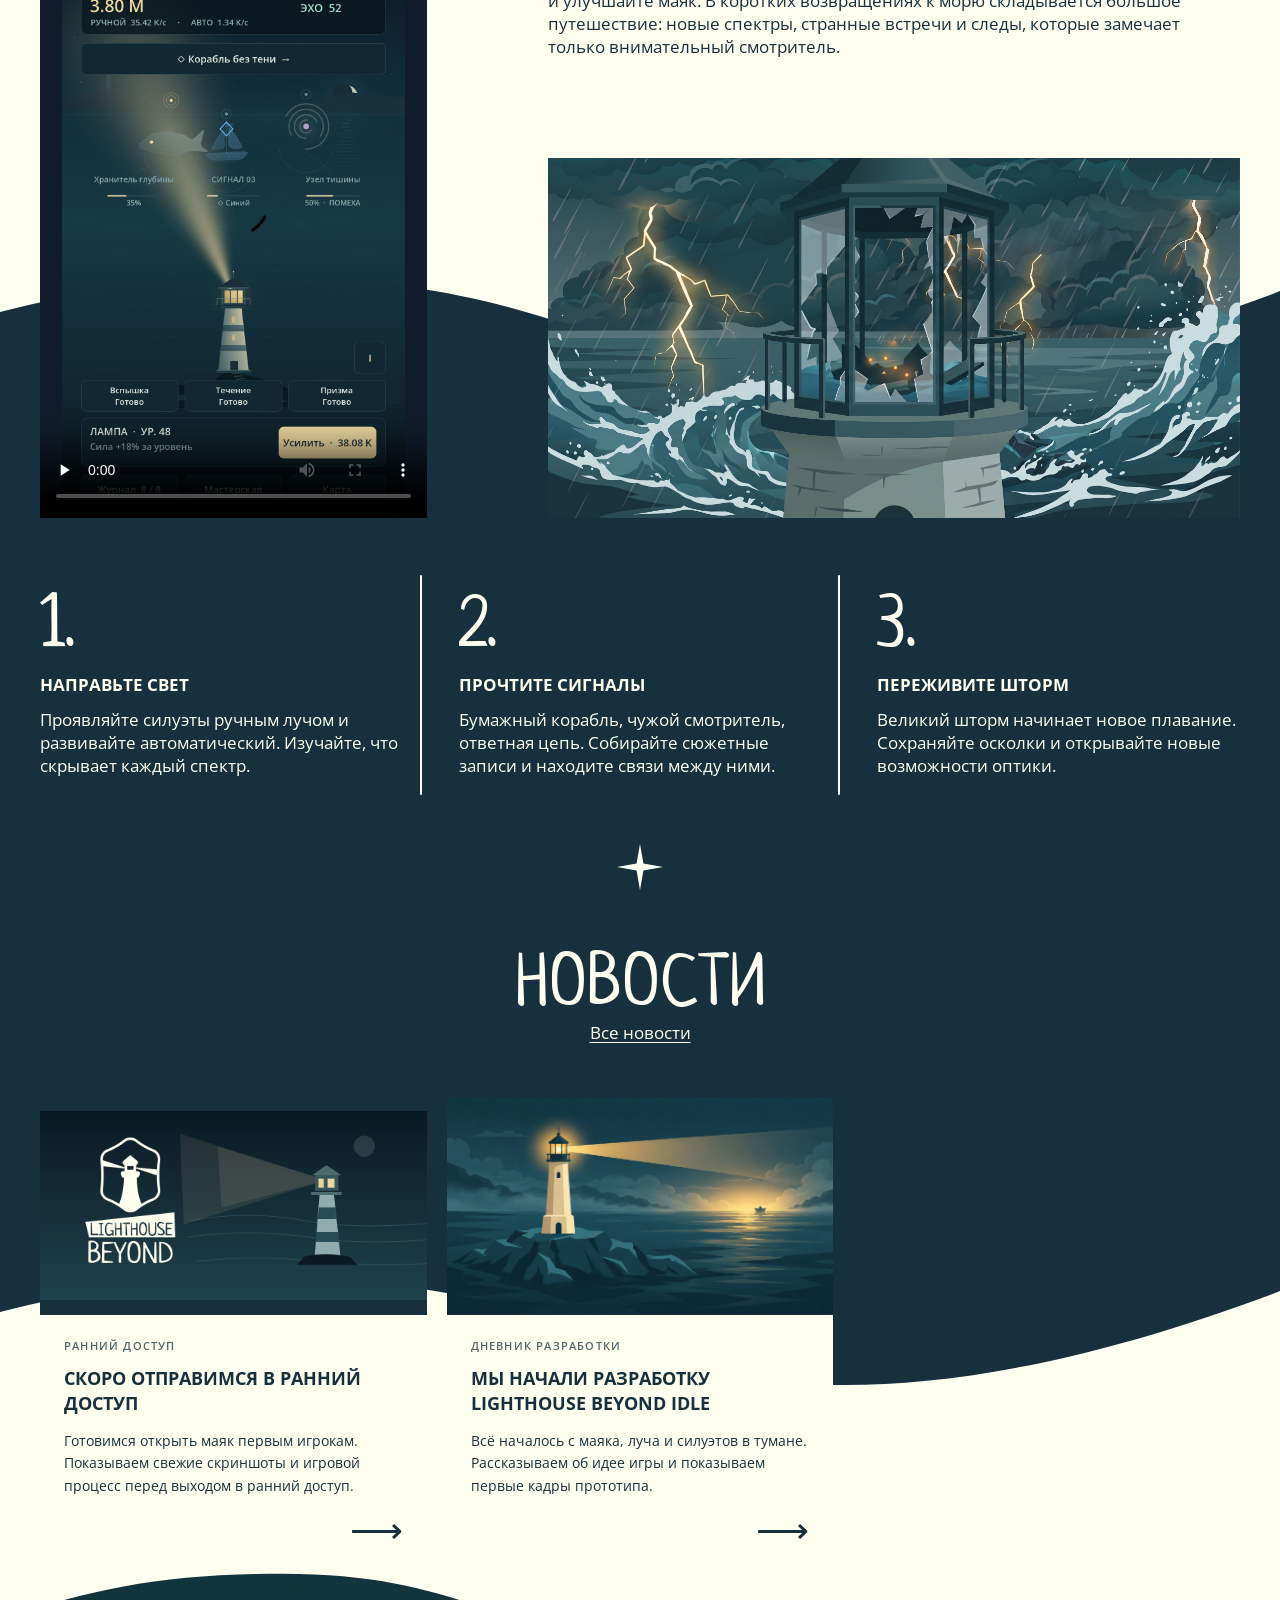
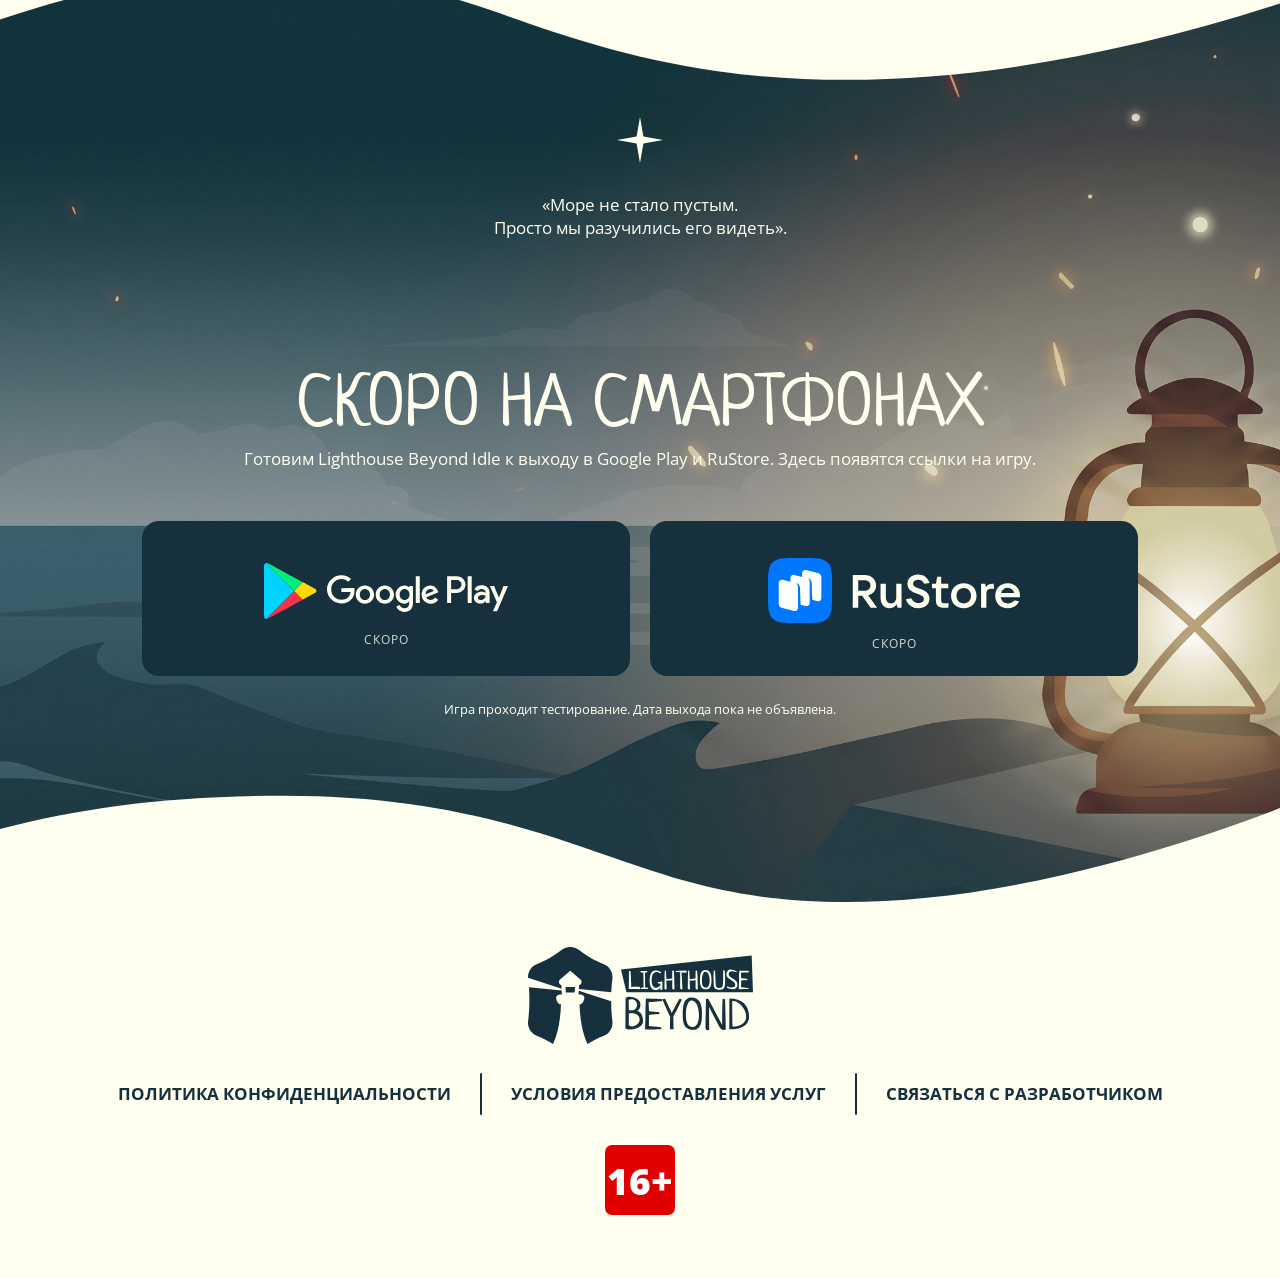
==== commit 370e0067: "Обновление сайта" ====
--- a/index.html
+++ b/index.html
@@ -7,24 +7,28 @@
 <meta property="og:title" content="Свет там где кончаются карты — Lighthouse Beyond Idle"><meta property="og:description" content="Станьте смотрителем маяка на краю реальности. Направляйте луч, собирайте свет и открывайте море — по одному сигналу за раз."><meta property="og:type" content="website"><meta property="og:url" content="https://jumocoder.github.io/lighthouse-beyond-website/"><meta property="og:image" content="https://jumocoder.github.io/lighthouse-beyond-website/assets/figma/91-34.webp">
 <link rel="icon" href="assets/beacon.svg" type="image/svg+xml"><link rel="preload" href="assets/fonts/Neucha.ttf" as="font" type="font/ttf" crossorigin><link rel="stylesheet" href="assets/site.css"><script src="assets/site.js" defer></script>
 </head><body id="top" class="landing"><a class="skip" href="#main">К содержимому</a><header class="header "><div class="container header-inner">
-    <a class="brand" href="./" aria-label="Lighthouse Beyond Idle — главная"><img src="assets/figma/39-161.webp" width="145" height="69" alt="Lighthouse Beyond Idle"></a>
+    <a class="brand" href="./" aria-label="Lighthouse Beyond Idle"><picture><source media="(max-width: 900px)" srcset="assets/figma-v2/brand-mobile.svg"><img src="assets/figma-v2/brand-light.svg" width="144" height="69" alt="Lighthouse Beyond Idle"></picture></a>
     <nav class="navigation" aria-label="Навигация"><a href="./" aria-current="page">Об игре</a><a href="news/">Новости</a><a href="privacy/ru/">Конфиденциальность</a></nav>
-    <nav class="languages" aria-label="Язык"><img src="assets/figma/52-9.svg" alt="" width="20" height="20"><a lang="ru" hreflang="ru" href="./" aria-label="Русский" aria-current="page">RU</a><span aria-hidden="true">|</span><a lang="en" hreflang="en" href="en/" aria-label="English" >EN</a></nav>
-  </div></header><main id="main">
-    <section class="hero" aria-labelledby="hero-title"><img class="hero-art" src="assets/figma/91-34.webp" width="1400" height="1010" alt="" fetchpriority="high"><div class="container hero-inner"><h1 id="hero-title"><span>Свет там</span><span>где кончаются</span><span class="title-end"><span class="star" aria-hidden="true">✦</span>карты</span></h1><a class="play-button" href="#release">Играть</a></div></section>
+    <nav class="languages" aria-label="Язык"><img src="assets/figma-v2/globe.svg" alt="" width="20" height="20"><a lang="ru" hreflang="ru" href="./" aria-label="Русский" aria-current="page">RU</a><span aria-hidden="true">|</span><a lang="en" hreflang="en" href="en/" aria-label="English" >EN</a></nav>
+    <button class="menu-toggle" type="button" aria-label="Открыть меню" aria-haspopup="dialog" aria-expanded="false" aria-controls="mobile-menu"><img src="assets/figma-v2/menu-open.svg" width="24" height="24" alt=""></button>
+  </div></header>
+  <dialog class="mobile-menu" id="mobile-menu" aria-label="Навигация"><div class="menu-top"><a class="menu-brand" href="./"><img src="assets/figma-v2/brand-mobile.svg" width="113" height="54" alt="Lighthouse Beyond Idle"></a><button class="menu-close" type="button" aria-label="Закрыть меню"><img src="assets/figma-v2/menu-close.svg" width="24" height="24" alt=""></button></div><nav class="menu-navigation" aria-label="Навигация"><a href="./">Об игре</a><a href="news/">Новости</a><a href="privacy/ru/">Конфиденциальность</a></nav><a class="menu-play" href="./#release">Играть</a></dialog><main id="main">
+    <section class="hero" aria-labelledby="hero-title"><div class="hero-visual"><img class="hero-art" src="assets/figma-v2/hero-source.jpg" width="2752" height="1536" alt="" fetchpriority="high"></div><div class="container hero-inner"><h1 id="hero-title"><span>Свет там</span><span>где <em>кончаются</em></span><span class="star" aria-hidden="true">✦</span><span class="title-end">карты</span></h1><a class="play-button" href="#release">Играть</a></div></section>
     <section class="about" id="story" aria-labelledby="story-title"><div class="container collage">
+      <h2 id="story-title">Не всё потерянное<br>хочет быть найдено.</h2>
+      <div class="collage-media" role="region" aria-label="Иллюстрации игры — прокрутите вправо" tabindex="0">
+      <img class="collage-keeper" src="assets/keeper-current.jpg" width="2752" height="1536" alt="Чужой смотритель с погасшим фонарём" loading="lazy">
+      <img class="collage-storm" src="assets/broken-lighthouse.jpg" width="2752" height="1536" alt="Разбитый фонарь маяка во время шторма" loading="lazy">
       <img class="collage-ship" src="assets/paper-ship.jpg" width="1920" height="1080" alt="Бумажный корабль в луче маяка" loading="lazy">
-      <h2 id="story-title">Не всё потерянное<br>хочет быть найдено.</h2>
-      <img class="collage-keeper" src="assets/keeper-current.jpg" width="2752" height="1536" alt="Чужой смотритель с погасшим фонарём" loading="lazy">
+      </div>
       <div class="gameplay"><video controls playsinline preload="none" poster="assets/gameplay-ru.png" aria-label="Игровой процесс Lighthouse Beyond Idle"><source src="assets/gameplay-ru.mp4" type="video/mp4"><a href="assets/gameplay-ru.mp4">Открыть видео</a></video><p class="media-error" hidden>Видео не удалось загрузить. <a href="assets/gameplay-ru.mp4">Открыть видео ↗</a></p></div>
-      <p class="story-copy">Станьте смотрителем маяка на краю реальности. Направляйте луч, собирайте свет и улучшайте маяк. В коротких возвращениях к морю складывается большое путешествие: новые спектры, странные встречи и следы, которые замечает только внимательный смотритель.</p>
-      <img class="collage-storm" src="assets/broken-lighthouse.jpg" width="2752" height="1536" alt="Разбитый фонарь маяка во время шторма" loading="lazy">
+      <p class="story-copy"><span class="story-desktop">Станьте смотрителем маяка на краю реальности. Направляйте луч, собирайте свет и улучшайте маяк. В коротких возвращениях к морю складывается большое путешествие: новые спектры, странные встречи и следы, которые замечает только внимательный смотритель.</span><span class="story-mobile">Станьте смотрителем маяка на краю реальности. Направляйте луч, собирайте свет и улучшайте маяк. В коротких возвращениях к морю складывается большое путешествие.</span></p>
     </div></section>
     <section class="journey container" aria-label="Об игре"><article class="chapter"><span class="number" aria-hidden="true">1.</span><h3>Направьте свет</h3><p>Проявляйте силуэты ручным лучом и развивайте автоматический. Изучайте, что скрывает каждый спектр.</p></article><article class="chapter"><span class="number" aria-hidden="true">2.</span><h3>Прочтите сигналы</h3><p>Бумажный корабль, чужой смотритель, ответная цепь. Собирайте сюжетные записи и находите связи между ними.</p></article><article class="chapter"><span class="number" aria-hidden="true">3.</span><h3>Переживите шторм</h3><p>Великий шторм начинает новое плавание. Сохраняйте осколки и открывайте новые возможности оптики.</p></article></section>
-    <section class="news-section" id="news" aria-labelledby="news-title"><div class="container"><span class="star" aria-hidden="true">✦</span><h2 class="news-title" id="news-title">Новости</h2><a class="all-news" href="news/">Все новости ⟶</a><div class="news-grid"><article class="news-card"><a class="news-link" href="news/early-access/"><img src="assets/news/early-access-cover.png" width="1600" height="900" alt="" loading="lazy"><div class="news-copy"><span class="news-category">Ранний доступ</span><h3>Скоро отправимся в ранний доступ</h3><p>Готовимся открыть маяк первым игрокам. Показываем свежие скриншоты и игровой процесс перед выходом в ранний доступ.</p><span class="news-arrow" aria-label="Читать">⟶</span></div></a></article><article class="news-card"><a class="news-link" href="news/development-begins/"><img src="assets/news/development-cover.png" width="1600" height="900" alt="" loading="lazy"><div class="news-copy"><span class="news-category">Дневник разработки</span><h3>Мы начали разработку Lighthouse Beyond Idle</h3><p>Всё началось с маяка, луча и силуэтов в тумане. Рассказываем об идее игры и показываем первые кадры прототипа.</p><span class="news-arrow" aria-label="Читать">⟶</span></div></a></article></div></div></section>
-    <section class="release" id="release" aria-labelledby="release-title"><div class="container release-inner"><span class="star" aria-hidden="true">✦</span><blockquote>«Море не стало пустым.<br>Просто мы разучились его видеть».</blockquote><h2 id="release-title">Скоро на смартфонах</h2><p class="release-copy">Готовим Lighthouse Beyond Idle к выходу в Google Play и RuStore. Здесь появятся ссылки на игру.</p><div class="stores"><div class="store" aria-label="Google Play — Скоро"><img src="assets/google-play.svg" alt="Google Play" width="243" height="56"><span>Скоро</span></div><div class="store" aria-label="RuStore — Скоро"><img src="assets/rustore.svg" alt="RuStore" width="253" height="64"><span>Скоро</span></div></div><p class="release-note">Игра проходит тестирование. Дата выхода пока не объявлена.</p></div></section>
+    <section class="news-section" id="news" aria-labelledby="news-title"><div class="container"><span class="star" aria-hidden="true">✦</span><h2 class="news-title" id="news-title">Новости</h2><a class="all-news" href="news/">Все новости</a><div class="news-grid" role="region" aria-label="Новости"><article class="news-card"><a class="news-link" href="news/early-access/"><img src="assets/news/early-access-cover.png" width="1600" height="900" alt="" loading="lazy"><div class="news-copy"><span class="news-category">Ранний доступ</span><h3>Скоро отправимся в ранний доступ</h3><p>Готовимся открыть маяк первым игрокам. Показываем свежие скриншоты и игровой процесс перед выходом в ранний доступ.</p><span class="news-arrow" aria-label="Читать">⟶</span></div></a></article><article class="news-card"><a class="news-link" href="news/development-begins/"><img src="assets/news/development-cover.png" width="1600" height="900" alt="" loading="lazy"><div class="news-copy"><span class="news-category">Дневник разработки</span><h3>Мы начали разработку Lighthouse Beyond Idle</h3><p>Всё началось с маяка, луча и силуэтов в тумане. Рассказываем об идее игры и показываем первые кадры прототипа.</p><span class="news-arrow" aria-label="Читать">⟶</span></div></a></article></div></div></section>
+    <section class="release" id="release" aria-labelledby="release-title"><div class="container release-inner"><span class="star" aria-hidden="true">✦</span><blockquote>«Море не стало пустым.<br>Просто мы разучились его видеть».</blockquote><h2 id="release-title">Скоро на смартфонах</h2><p class="release-copy">Готовим Lighthouse Beyond Idle к выходу в Google Play и RuStore. Здесь появятся ссылки на игру.</p><div class="stores"><div class="store" aria-label="Google Play — Скоро"><img src="assets/figma-v2/google-play.svg" alt="Google Play" width="243" height="56"><span>Скоро</span></div><div class="store" aria-label="RuStore — Скоро"><img src="assets/figma-v2/rustore.svg" alt="RuStore" width="253" height="64"><span>Скоро</span></div></div><p class="release-note">Игра проходит тестирование. Дата выхода пока не объявлена.</p></div></section>
   </main><footer class="footer"><div class="container footer-inner">
-    <a class="footer-brand" href="./" aria-label="Lighthouse Beyond Idle — главная"><img src="assets/figma/69-1312.webp" width="267" height="115" alt="Lighthouse Beyond Idle"></a>
-    <nav class="footer-links" aria-label="Документы"><a href="privacy/ru/">Политика конфиденциальности</a><a href="terms/">Условия предоставления услуг</a></nav>
-    <p class="footer-note">Lighthouse Beyond Idle · В разработке</p><a class="contact" href="mailto:al.mandarinne@mail.ru">Связаться с разработчиком</a>
+    <a class="footer-brand" href="./" aria-label="Lighthouse Beyond Idle"><picture><source media="(max-width: 900px)" srcset="assets/figma-v2/brand-dark-mobile.svg"><img src="assets/figma-v2/brand-dark.svg" width="225" height="97" alt="Lighthouse Beyond Idle"></picture></a>
+    <nav class="footer-links" aria-label="Документы"><a href="privacy/ru/">Политика конфиденциальности</a><a href="terms/">Условия предоставления услуг</a><a class="contact" href="mailto:al.mandarinne@mail.ru">Связаться с разработчиком</a></nav>
+    <p class="age-rating" aria-label="Для игроков от 16 лет">16+</p>
   </div></footer></body></html>
--- a/assets/site.css
+++ b/assets/site.css
@@ -1,56 +1,98 @@
 @font-face{font-family:Neucha;src:url('fonts/Neucha.ttf') format('truetype');font-style:normal;font-weight:400;font-display:swap}
 @font-face{font-family:'Open Sans';src:url('fonts/OpenSans.ttf') format('truetype');font-style:normal;font-weight:300 800;font-display:swap}
-:root{--sea:#16313d;--paper:#fffff0;--light:#ffe6ac;--line:#53656a;--max:1200px}
-*{box-sizing:border-box}html{scroll-behavior:smooth;scroll-padding-top:30px}body{margin:0;color:var(--paper);background:var(--sea);font-family:'Open Sans',Arial,sans-serif;font-size:17px;line-height:1.4}a{color:inherit;text-decoration:none}img,video{display:block;max-width:100%}h1,h2,h3,p,blockquote{margin:0}h1,h2,.number{font-family:Neucha,sans-serif;font-weight:400}h2{font-size:72px;line-height:1.1}a:focus-visible,video:focus-visible{outline:3px solid #e69f38;outline-offset:6px}a:hover{text-decoration:underline;text-underline-offset:5px}.container{width:calc(100% - 80px);max-width:var(--max);margin-inline:auto}.skip{position:fixed;z-index:20;top:10px;left:10px;transform:translateY(-180%);padding:12px 18px;background:var(--paper);color:var(--sea)}.skip:focus{transform:none}
-.header{position:absolute;top:58px;left:0;right:0;z-index:5}.header-inner{display:flex;align-items:center;justify-content:space-between;gap:28px}.brand{flex:none;width:145px;height:69px}.brand img{width:145px;height:69px;object-fit:contain}.navigation{display:flex;align-items:center;gap:66px;margin-left:82px;text-transform:uppercase}.navigation a{white-space:nowrap;padding-block:12px}.languages{display:flex;align-items:center;gap:14px}.languages img{margin-right:8px}.languages a{padding-block:12px}.languages a[aria-current]{text-decoration:underline;text-underline-offset:5px}.languages span{color:#b5c1bd}
-.hero{height:1024px;position:relative;background:var(--paper);isolation:isolate}.hero:before{content:'';position:absolute;z-index:-1;inset:0 0 -133px;background:url('figma/91-32.svg') center top/100% 100% no-repeat}.hero-art{position:absolute;z-index:-1;top:0;left:0;width:100%;height:1010px;object-fit:cover;object-position:center top}.hero-inner{position:relative;height:100%}.hero h1{position:absolute;left:350px;top:340px;width:692px;font-size:72px;line-height:1.1;text-transform:uppercase;letter-spacing:.1px}.hero h1>span{display:block}.hero h1 .title-end{margin-top:77px;text-align:right;padding-right:4px}.title-end .star{display:inline-block;margin-right:36px;vertical-align:middle;transform:translateY(-5px)}.star{display:block;font-family:Arial,sans-serif;font-size:56px;line-height:1;width:max-content;margin-inline:auto}.play-button{position:absolute;top:748px;right:0;display:flex;align-items:center;justify-content:center;width:286px;height:87px;background:var(--light);color:var(--sea);text-transform:uppercase;font-weight:700;transition:background .2s,transform .2s}.play-button:hover{background:var(--paper);transform:translateY(-3px);text-decoration:none}
-.about{position:relative;isolation:isolate;height:1159px;background:linear-gradient(transparent 0 133px,var(--paper) 133px 1024px,var(--sea) 1024px)}.about:after{content:'';position:absolute;z-index:-1;top:825px;left:0;right:0;height:448px;background:url('figma/54-125.svg') center/100% 100% no-repeat}.collage{height:1094px;position:relative;color:var(--sea)}.collage>img{object-fit:cover}.collage-ship{position:absolute;left:0;top:0;width:49.0833%;height:268px}.collage-keeper{position:absolute;right:0;top:0;width:40.6667%;height:470px;object-position:45% center}.collage h2{position:absolute;left:0;top:299px;width:650px;font-size:72px}.gameplay{position:absolute;top:483px;left:0;width:32.25%;height:611px;background:#101c2b}.gameplay video{width:100%;height:100%;object-fit:contain}.media-error{position:absolute;inset:auto 15px 55px;padding:15px;color:var(--paper);background:var(--sea);font-size:14px}.media-error a{text-decoration:underline}.story-copy{position:absolute;right:0;top:542px;width:57.6667%;line-height:1.4}.collage-storm{position:absolute;right:0;top:734px;width:57.6667%;height:360px}
-.journey{display:grid;grid-template-columns:repeat(3,minmax(0,1fr));gap:36px;position:relative}.chapter{padding-right:22px;min-height:218px}.chapter+.chapter{border-left:1px solid var(--line);padding-left:35px;padding-right:0}.number{display:block;font-size:72px;line-height:1.1;margin-bottom:12px}.chapter h3{font-size:17px;margin-bottom:12px}.chapter p{line-height:1.4}
-.news-section{position:relative;isolation:isolate;z-index:2;padding-top:34px;padding-bottom:0}.news-section:after{content:'';position:absolute;z-index:-1;left:0;right:0;bottom:-125px;height:448px;background:url('figma/66-1246.svg') center/100% 100% no-repeat}.news-section h1{text-transform:uppercase;text-align:center;margin:32px 0 49px}.news-grid{display:grid;grid-template-columns:repeat(3,minmax(0,1fr));gap:20px}.news-card{background:var(--paper);color:var(--sea);min-width:0}.news-link{display:block;height:100%;transition:transform .2s}.news-link:hover{text-decoration:none;transform:translateY(-5px)}.news-link:focus-visible{outline-offset:4px}.news-card img{width:100%;height:218px;object-fit:cover}.news-copy{min-height:175px;padding:17px 21px 16px;position:relative}.news-copy h2{font-family:'Open Sans',Arial,sans-serif;font-weight:700;font-size:17px;line-height:1.4;text-transform:uppercase;margin-bottom:13px}.news-copy p{font-size:13px;line-height:1.4;padding-right:10px}.news-arrow{display:block;text-align:right;font-size:37px;line-height:1;margin-top:13px}
-.release{position:relative;margin-top:0;isolation:isolate;min-height:931px;background:url('figma/23f88a9ac4776eb12e2712fd7f87c19134510a3e.webp') right center/cover no-repeat}.release-inner{position:relative;z-index:1;text-align:center;padding-top:116px}.release blockquote{font-size:17px;line-height:1.4;margin:30px 0 115px}.release h2{text-transform:uppercase;margin-bottom:14px}.release-copy{max-width:950px;margin-inline:auto}.stores{display:grid;grid-template-columns:repeat(2,minmax(0,1fr));gap:20px;max-width:996px;margin:51px auto 0}.store{min-height:155px;padding:27px 20px 14px;background:var(--sea);display:flex;flex-direction:column;align-items:center;justify-content:center;gap:13px}.store img{width:auto;height:56px;max-width:90%}.store span{font-size:12px;color:#d7dfd5;letter-spacing:1px;text-transform:uppercase}.release-note{font-size:13px;margin-top:25px}.release:after{content:'';position:absolute;z-index:0;left:0;right:0;bottom:-311px;height:448px;background:url('figma/82-1407.svg') center/100% 100% no-repeat;pointer-events:none}
-.footer{position:relative;background:var(--paper);color:var(--sea);min-height:425px;padding-top:71px}.footer-inner{position:relative;z-index:1;text-align:center}.footer-brand{display:block;width:267px;margin:0 auto 40px}.footer-brand img{width:267px;height:115px;object-fit:contain}.footer-links{display:flex;justify-content:center;align-items:center;gap:0}.footer-links a{padding:8px 28px;text-transform:uppercase;font-weight:700;font-size:16px}.footer-links a+a{border-left:1px solid var(--sea)}.footer-note{font-size:12px;margin:26px 0 10px;letter-spacing:.8px}.contact{font-size:13px;text-decoration:underline;text-underline-offset:4px}
-.header-solid{position:relative;top:auto;padding:35px 0;background:var(--sea)}.inner-page{background:var(--paper);color:var(--sea)}.inner-page .header{color:var(--paper)}.article-page{max-width:960px;padding-top:65px;padding-bottom:90px}.back-link{font-size:14px;text-decoration:underline;text-underline-offset:4px}.eyebrow{text-transform:uppercase;font-size:12px;letter-spacing:2px;margin-top:55px}.article-page h1{font-size:72px;line-height:1.1;margin:18px 0 36px}.article-art{width:100%;height:auto;max-height:500px;object-fit:cover;margin-bottom:36px}.article-page p{margin-bottom:24px;max-width:760px;line-height:1.7}.article-lead{font-size:21px}.text-link{display:inline-block;margin-top:15px;font-weight:700;text-decoration:underline;text-underline-offset:5px}.text-page{min-height:530px}.text-page h1{margin-top:45px}.inner-page .footer{border-top:1px solid #d9ddd0;padding-bottom:40px}
-@media(min-width:1401px){.hero-art{object-fit:fill}.hero h1{top:340px}.hero:before{background-size:100% 100%}}
-@media(min-width:901px) and (max-width:1300px){.navigation{gap:35px;margin-left:0}.hero h1{left:30%;width:70%;font-size:68px}.collage h2{font-size:62px;width:58%}.story-copy{top:535px;font-size:16px}.footer-links a{font-size:14px;padding-inline:20px}}
+:root{--sea:#16313d;--paper:#fffff0;--light:#ffe6ac;--line:#53656a;--max:1200px;--canvas:min(100vw,1920px)}
+*{box-sizing:border-box}
+html{scroll-behavior:smooth;scroll-padding-top:30px;background:var(--sea)}
+body{position:relative;max-width:1920px;margin:0 auto;color:var(--paper);background:var(--sea);font:17px/1.36 'Open Sans',Arial,sans-serif;overflow-x:clip}
+body.menu-is-open{overflow:hidden}
+main{overflow:clip}
+a{color:inherit;text-decoration:none}img,video{display:block;max-width:100%}button{font:inherit}h1,h2,h3,p,blockquote{margin:0}h1,h2,.number{font-family:Neucha,sans-serif;font-weight:400}h2{font-size:72px;line-height:1.1}
+a:hover{text-decoration:underline;text-underline-offset:5px}:focus-visible{outline:3px solid #e69f38;outline-offset:5px}
+.container{width:calc(100% - 80px);max-width:var(--max);margin-inline:auto}
+.skip{position:fixed;z-index:20;top:10px;left:10px;transform:translateY(-180%);padding:12px 18px;background:var(--paper);color:var(--sea)}.skip:focus{transform:none}
+/* Header uses the centred navigation and separate outer margins of the 1400/1920 frames. */
+.header{position:absolute;top:58px;inset-inline:0;z-index:5}.header-inner{position:relative;display:flex;align-items:center;justify-content:space-between;height:69px}
+.brand{display:block;width:144.132px;flex:none}.brand img{width:144.132px;height:69px}
+.navigation{position:absolute;left:50%;transform:translateX(-50%);display:flex;align-items:center;gap:66px;text-transform:uppercase;white-space:nowrap}.navigation a{padding-block:12px}
+.languages{display:flex;align-items:center;gap:13px;line-height:23px}.languages img{margin-right:9px}.languages a{padding-block:12px}.languages span{position:relative;display:block;width:2px;height:20px;font-size:0}.languages span:before{content:'';position:absolute;left:50%;top:50%;width:20px;height:2px;background:url('figma-v2/language-line.svg') center/contain no-repeat;transform:translate(-50%,-50%) rotate(90deg)}
+.menu-toggle,.mobile-menu{display:none}
+.hero{height:1024px;position:relative;isolation:isolate;background:var(--paper)}
+.hero:before{content:'';position:absolute;z-index:-2;left:calc(50% - 951.0459px);top:-110px;width:1812.8584px;height:1266.8838px;background:url('figma-v2/hero-wave-desktop.svg') center/contain no-repeat;pointer-events:none}
+.hero-visual{position:absolute;z-index:-1;inset:0 0 auto;height:1010px;overflow:hidden;mask:url('figma-v2/hero-mask-desktop.svg') center top/100% 1010px no-repeat}
+.hero-art{position:absolute;top:0;left:calc(50% - 1002px);width:1835px;height:1024px;max-width:none;object-fit:cover}
+.hero-inner{height:100%}.hero h1{position:absolute;top:348px;left:calc((var(--canvas) - 1400px)*.4173077 + 450px);width:692px;font-size:72px;line-height:79px;text-transform:uppercase}
+.hero h1>span{display:block}.hero h1 em{font-style:normal;color:rgb(255 255 240 / .4)}.hero h1 .title-end{margin-top:79px;text-align:right;color:rgb(255 255 240 / .4)}
+.star{display:block;width:46px;height:46px;margin-inline:auto;font-size:0;background:url('figma-v2/star.svg') center/contain no-repeat}
+.hero h1>.star{position:absolute;left:415px;top:217px;margin:0}
+.play-button,.menu-play{display:flex;align-items:center;justify-content:center;width:286px;height:87px;background:var(--light);color:#09181e;border-radius:17px;font-weight:700;text-transform:uppercase;transition:background .2s,transform .2s}
+.play-button{position:absolute;top:748px;right:max(40px,calc((var(--canvas) - 1200px)/2))}.play-button:hover,.menu-play:hover{background:var(--paper);text-decoration:none;transform:translateY(-2px)}
+/* The collage retains the game media. On phones the same three images become a scrollable strip. */
+.about{position:relative;isolation:isolate;height:1159px;background:linear-gradient(var(--paper) 1024px,var(--sea) 1024px)}
+.about:before{content:'';position:absolute;top:0;left:calc(50% - 951.0459px);width:1812.8584px;height:133px;z-index:-1;background:url('figma-v2/hero-wave-desktop.svg') center bottom/1812.8584px 1266.8838px no-repeat;pointer-events:none}
+.about:after{content:'';position:absolute;z-index:-1;left:calc(50% - 951.0459px);top:825px;width:1812.8584px;height:447.1514px;background:url('figma-v2/about-wave-desktop.svg') center/contain no-repeat;pointer-events:none}
+.collage{position:relative;height:1094px;color:var(--sea)}.collage-media{display:contents}.collage-media img{position:absolute;object-fit:cover}
+.collage-ship{left:0;top:0;width:49.0833%;height:268px}.collage-keeper{right:0;top:0;width:40.6667%;height:470px;object-position:45% center}.collage-storm{right:0;top:734px;width:57.6667%;height:360px}
+.collage h2{position:absolute;left:0;top:299px;width:650px;font-size:72px;line-height:79px;text-transform:uppercase}
+.gameplay{position:absolute;top:483px;left:0;width:32.25%;height:611px;background:#101c2b}.gameplay video{width:100%;height:100%;object-fit:contain}
+.media-error{position:absolute;inset:auto 15px 55px;padding:15px;color:var(--paper);background:var(--sea);font-size:14px}.media-error a{text-decoration:underline}
+.story-copy{position:absolute;right:0;top:542px;width:57.6667%;line-height:23px}.story-mobile{display:none}
+.journey{position:relative;display:grid;grid-template-columns:repeat(3,minmax(0,1fr));gap:56px;min-height:218px}
+.chapter{position:relative;min-width:0}.chapter+.chapter:before{content:'';position:absolute;left:-38px;top:101px;width:220px;height:2px;background:url('figma-v2/chapter-line.svg') center/contain no-repeat;transform:translateX(-50%) rotate(90deg)}
+.number{display:block;font-size:72px;line-height:79px;margin-bottom:11px}.chapter h3{font-size:17px;line-height:23px;text-transform:uppercase;margin-bottom:12px}.chapter p{font-size:17px;line-height:23px}
+/* Keep both real news items; layout slots follow the design, with a horizontal strip on mobile. */
+.news-section{position:relative;isolation:isolate;z-index:2;padding-top:43px}
+.news-section:after{content:'';position:absolute;z-index:-1;left:calc(50% - 951.0459px);bottom:-125px;width:1812.8584px;height:447.1514px;background:url('figma-v2/paper-wave-desktop.svg') center/contain no-repeat;pointer-events:none}
+.news-section .news-title{text-transform:uppercase;text-align:center;font-size:72px;line-height:79px;margin:51px 0 0}.all-news{display:table;margin:1px auto 53px;font-size:17px;text-decoration:underline;text-underline-offset:3px}
+.news-grid{display:grid;grid-template-columns:repeat(3,minmax(0,1fr));gap:20px}.news-card{min-width:0;background:var(--paper);color:var(--sea)}.news-link{display:block;height:100%;transition:transform .2s}.news-link:hover{text-decoration:none;transform:translateY(-4px)}.news-link:focus-visible{outline-offset:3px}
+.news-card img{width:100%;height:auto;aspect-ratio:16/9;object-fit:contain;background:var(--sea)}
+.news-copy{padding:24px;min-height:210px}.news-category{display:block;font-size:11px;font-weight:600;letter-spacing:1.2px;text-transform:uppercase;margin-bottom:12px;color:#52666a}.news-copy h2,.news-copy h3{font:700 18px/1.4 'Open Sans',Arial,sans-serif;text-transform:uppercase;margin:0 0 14px}.news-copy p{font-size:14px;line-height:1.6}.news-arrow{display:block;text-align:right;font-size:37px;line-height:1;margin-top:13px}
+.release{position:relative;isolation:isolate;min-height:931px;background:var(--sea) url('figma-v2/release-source.jpg') right top/1668px 931px no-repeat}
+.release-inner{position:relative;z-index:1;text-align:center;padding-top:146px}.release blockquote{font-size:17px;line-height:23px;margin:30px 0 122px}.release h2{text-transform:uppercase;line-height:79px;margin-bottom:7px}.release-copy{max-width:950px;margin-inline:auto}.stores{display:grid;grid-template-columns:repeat(2,minmax(0,1fr));gap:20px;max-width:996px;margin:51px auto 0}.store{height:155px;padding:27px 20px 14px;border-radius:17px;background:var(--sea);display:flex;flex-direction:column;align-items:center;justify-content:center;gap:13px}.store img{width:auto;height:56px;max-width:90%}.store img[alt="RuStore"]{height:64.495px}.store span{font-size:12px;color:#d7dfd5;letter-spacing:1px;text-transform:uppercase}.release-note{font-size:13px;margin-top:25px}
+.release:after{content:'';position:absolute;z-index:0;left:calc(50% - 951.0459px);bottom:-311px;width:1812.8584px;height:447.1514px;background:url('figma-v2/paper-wave-desktop.svg') center/contain no-repeat;pointer-events:none}
+.footer{position:relative;background:var(--paper);color:var(--sea);min-height:376px;padding:45px 0 55px}.footer-inner{position:relative;z-index:1;text-align:center}.footer-brand{display:block;width:225px;margin:0 auto 38px}.footer-brand img{width:225px;height:97px}.footer-links{display:flex;justify-content:center;align-items:center;gap:60px}.footer-links a{position:relative;text-transform:uppercase;font-weight:700;font-size:17px;line-height:23px}.footer-links a+a:before{content:'';position:absolute;left:-30px;top:50%;width:42px;height:2px;background:url('figma-v2/footer-line.svg') center/contain no-repeat;transform:translate(-50%,-50%) rotate(90deg)}.age-rating{display:flex;align-items:center;justify-content:center;width:70px;height:70px;border-radius:7px;background:#e00000;color:white;font-weight:800;font-size:37px;line-height:1;margin:40px auto 0}
+/* Existing inner pages keep their content and galleries. */
+.header-solid{position:relative;top:auto;padding:35px 0;background:var(--sea)}.inner-page{background:var(--paper);color:var(--sea)}.inner-page .header{color:var(--paper)}.article-page{max-width:960px;padding-top:65px;padding-bottom:90px}.back-link{font-size:14px;text-decoration:underline;text-underline-offset:4px}.eyebrow{text-transform:uppercase;font-size:12px;letter-spacing:2px;margin-top:55px}.article-page h1{font-size:72px;line-height:1.1;margin:18px 0 36px}.article-art{width:100%;height:auto;max-height:500px;object-fit:cover;margin-bottom:36px}.article-page p{margin-bottom:24px;max-width:760px;line-height:1.7}.article-lead{font-size:21px}.text-link{display:inline-block;margin-top:15px;font-weight:700;text-decoration:underline;text-underline-offset:5px}.text-page{min-height:530px}.text-page h1{margin-top:45px}.inner-page .footer{border-top:1px solid #d9ddd0;padding-bottom:40px}.news-page{background:var(--sea);color:var(--paper);padding:35px 0 150px;min-height:650px}.news-page .news-title{margin-bottom:60px}
+@media(min-width:1400px){
+  .header-inner,.hero-inner{max-width:calc(1200px + (var(--canvas) - 1400px)*.6)}
+  .play-button{right:calc(100px + (var(--canvas) - 1400px)*.2)}
+  .hero-art{width:calc(1835px + (var(--canvas) - 1400px)*.60334);height:auto;left:calc(-302px + (var(--canvas) - 1400px)*.137753);top:calc((var(--canvas) - 1400px)*-.168463)}
+  .hero-visual{mask-image:url('figma-v2/hero-mask-wide.svg')}
+  .news-section:after,.release:after{left:calc(var(--canvas)*-.1793185);width:calc(var(--canvas)*1.29489886);height:calc(var(--canvas)*.319394)}
+}
+@media(min-width:1700px){.hero:before{left:calc(50% - 1236px);top:-444px;width:2341px;height:1636px;background-image:url('figma-v2/hero-wave-wide.svg')}.about{background:linear-gradient(var(--paper) 1066px,var(--sea) 1066px)}.about:before{top:0;left:calc(50% - 1236px);width:2341px;height:168px;background-image:url('figma-v2/hero-wave-wide.svg');background-size:2341px 1636px}.about:after{left:calc(50% - 1236px);top:909px;width:2341px;height:1636px;background-image:url('figma-v2/about-wave-wide.svg');transform:rotate(180deg)}}
+@media(min-width:901px) and (max-width:1200px){.navigation{gap:30px;font-size:15px}.hero h1{left:32%;width:64%;font-size:62px}.hero h1>.star{left:55%}.collage h2{font-size:clamp(46px,5.1vw,58px);line-height:1.1;width:58%}.story-copy{font-size:16px;top:530px}.footer-links{gap:35px}.footer-links a{font-size:13px}.footer-links a+a:before{left:-18px}.chapter h3,.chapter p{font-size:15px}}
 @media(max-width:900px){
-  .container{width:calc(100% - 48px)}.header{top:25px}.header-inner{gap:20px;flex-wrap:wrap}.brand,.brand img{width:110px;height:auto}.navigation{order:3;width:100%;justify-content:center;margin:0;gap:28px;font-size:13px}.languages{font-size:14px;gap:12px}.languages img{margin-right:2px}.hero{height:890px}.hero-art{height:810px;object-fit:cover;object-position:37% top}.hero:before{bottom:-60px}.hero h1{top:310px;left:36%;width:64%;font-size:52px}.hero h1 .title-end{margin-top:65px}.title-end .star{font-size:40px;margin-right:20px}.play-button{top:680px;width:230px;height:74px}.about{height:auto;background:var(--paper);padding:0 0 110px}.about:after{top:auto;bottom:-78px;height:220px}.collage{height:auto;display:grid;grid-template-columns:40% minmax(0,1fr);gap:30px 28px}.collage>*{position:static!important;width:100%!important;height:auto}.collage-ship{grid-column:1;grid-row:1;height:230px!important}.collage-keeper{grid-column:2;grid-row:1 / 3;height:390px!important}.collage h2{grid-column:1;grid-row:2;font-size:44px;align-self:center}.story-copy{grid-column:2;grid-row:3;font-size:16px;align-self:center}.gameplay{grid-column:1;grid-row:3 / 5;aspect-ratio:9/16;align-self:end}.collage-storm{grid-column:2;grid-row:4;height:230px!important}.journey{gap:20px;padding-top:35px}.chapter+.chapter{padding-left:20px}.chapter{padding-right:0}.chapter p{font-size:14px}.chapter h3{font-size:16px}.number{font-size:62px}.news-section{padding-top:38px}.news-section h1{font-size:62px;margin:25px 0 35px}.news-grid{gap:14px}.news-card img{height:155px}.news-copy{padding:16px;min-height:205px}.news-copy h2{font-size:14px}.news-copy p{font-size:13px;padding:0}.news-section:after{height:300px;bottom:-85px}.release{min-height:820px}.release-inner{padding-top:90px}.release blockquote{margin-bottom:85px}.release h2{font-size:58px}.release-copy{font-size:16px}.stores{margin-top:35px}.store{min-height:140px}.store img{height:45px}.footer-links{flex-wrap:wrap;gap:15px}.footer-links a{font-size:12px;padding:5px 15px}.footer{padding-bottom:40px}.article-page h1{font-size:56px}.header-solid{top:auto}.inner-page .navigation{margin-top:5px}
+  .container{width:calc(100% - 40px)}.header{top:52px}.header-inner{height:54px;gap:26px;justify-content:flex-start}.brand,.brand img{width:112.8px;height:54px}.languages{margin-left:auto;font-size:15px;gap:12px}.languages img{display:none}
+  .navigation{position:static;transform:none;flex-wrap:wrap;justify-content:center;gap:25px;width:100%;font-size:15px}.header-inner:has(.navigation){flex-wrap:wrap}html:not(.js) .navigation{order:3}.js .header-inner{flex-wrap:nowrap}.js .navigation{display:none}
+  .js .menu-toggle{display:flex;align-items:center;justify-content:center;flex:none;width:44px;height:44px;padding:10px;border:0;background:none;color:var(--paper);cursor:pointer;margin-right:-10px}
+  .mobile-menu[open]{display:block;position:fixed;inset:0;width:100%;max-width:900px;height:100dvh;max-height:none;margin:0 auto;padding:52px 20px 40px;border:0;background:var(--sea);color:var(--paper);overflow-y:auto}.mobile-menu::backdrop{background:var(--sea)}
+  .menu-top{display:flex;align-items:center;justify-content:space-between;height:54px}.menu-brand{width:112.8px}.menu-brand img{width:112.8px;height:54px}.menu-close{display:flex;align-items:center;justify-content:center;width:44px;height:44px;padding:10px;border:0;background:none;cursor:pointer;margin-right:-10px}.menu-navigation{display:flex;flex-direction:column;align-items:flex-start;gap:20px;margin-top:50px;font-size:15px;line-height:20px;text-transform:uppercase}.menu-play{width:214px;height:59px;margin-top:48px;font-size:15px;border-radius:17px}
+  .hero{height:873px}.hero:before{left:calc(50% - 410.5px);top:137px;width:1054px;height:736px;background-image:url('figma-v2/hero-wave-mobile.svg')}.hero-visual{height:701.229px;mask-image:url('figma-v2/hero-mask-mobile.svg');mask-size:100% 701.229px;mask-position:center top}.hero-art{left:min(0px,calc(50% - 431.174px));top:0;width:1273.899px;height:711.013px}
+  .hero h1{left:20px;top:499px;width:calc(100% - 40px);font-size:39px;line-height:43px}.hero h1 .title-end{margin-top:25px}.hero h1>.star{display:none}.play-button{top:689px;left:50%;right:auto;transform:translateX(-50%);width:214px;height:59px;border-radius:10px;font-size:15px}.play-button:hover{transform:translate(-50%,-2px)}
+  .about{height:auto;background:var(--paper)}.about:before{display:none}.about:after{left:calc(50% - 469.5px);top:auto;bottom:-607px;width:1054px;height:736px;background-image:url('figma-v2/about-wave-mobile.svg');transform:rotate(180deg)}
+  .collage{height:auto;display:flex;flex-direction:column;gap:25px;container-type:inline-size}.collage h2{position:static;width:100%;font-size:min(39px,11.64cqi);line-height:1.10257}
+  .collage-media{display:flex;gap:17px;width:calc(100% + 40px);margin-inline:-20px;padding-inline:20px;overflow-x:auto;scroll-snap-type:x mandatory;scroll-padding-inline:20px;overscroll-behavior-x:contain;scrollbar-width:none}.collage-media::-webkit-scrollbar{display:none}.collage-media img{position:static;max-width:none;flex:none;height:235px;scroll-snap-align:start}.collage-keeper{width:246px}.collage-storm{width:452px}.collage-ship{width:518px}
+  .story-copy{position:static;width:100%;order:2;font-size:15px;line-height:20px}.story-desktop{display:none}.story-mobile{display:inline}.gameplay{position:relative;top:auto;left:auto;order:3;width:100%;max-width:450px;height:auto;aspect-ratio:335/529;align-self:center}.gameplay video{height:100%;position:absolute;inset:0}
+  .journey{display:flex;flex-direction:column;gap:26px;padding-top:71px;min-height:0}.chapter+.chapter:before{display:none}.number{font-size:39px;line-height:43px;margin-bottom:6px}.chapter h3{font-size:15px;line-height:20px;margin-bottom:6px}.chapter p{font-size:15px;line-height:20px}
+  .news-section{padding-top:37px}.star{width:30px;height:30px;background-image:url('figma-v2/star-mobile.svg')}.news-section .news-title{font-size:39px;line-height:43px;margin-top:37px}.all-news{font-size:15px;line-height:20px;margin:3px auto 37px}.news-grid{grid-template-columns:repeat(2,minmax(0,1fr));gap:17px}
+  .news-section:after{left:calc(50% - 377.5px);bottom:-78px;width:907.048px;height:325.475px;background-image:url('figma-v2/news-wave-mobile.svg')}.news-copy{padding:20px}.news-copy h2,.news-copy h3{font-size:17px}
+  .release{min-height:802px;background-size:1437px 802px;background-position:calc(50% - 474px) top}.release-inner{padding-top:81px}.release blockquote{font-size:15px;line-height:20px;margin:27px 0 89px}.release h2{font-size:39px;line-height:43px;max-width:400px;margin:0 auto 8px}.release-copy{max-width:450px;font-size:15px;line-height:20px}.stores{display:flex;flex-direction:column;gap:14.5px;width:244px;margin-top:60px}.store{height:77.5px;padding:10px 14px 7px;gap:5px;border-radius:10px}.store img{height:28px}.store img[alt="RuStore"]{height:32.2475px}.store span{font-size:10px;letter-spacing:.5px}.release-note{font-size:11px;max-width:335px;margin:25px auto 0}.release:after{left:calc(50% - 377.5px);bottom:-616.355px;width:907.048px;height:686.355px;background-image:url('figma-v2/footer-wave-mobile.svg')}
+  .footer{min-height:408px;padding-top:27px;padding-bottom:52px}.footer-brand{width:152px;margin-bottom:36.5px}.footer-brand img{width:152px;height:66px}.footer-links{flex-direction:column;gap:26px}.footer-links a{font-size:15px;line-height:20px;max-width:100%;text-align:center}.footer-links a+a:before{left:50%;top:-13px;width:min(275px,80vw);height:2px;transform:translateX(-50%);background-image:url('figma-v2/footer-line-mobile.svg')}.age-rating{margin-top:36.5px}
+  .header-solid{top:auto;padding:35px 0}.article-page h1{font-size:56px}.news-page{padding-top:0;padding-bottom:100px}.news-page .news-title{margin-bottom:37px}
 }
 @media(max-width:600px){
-  body{font-size:16px}.container{width:calc(100% - 40px)}.header{top:22px}.brand,.brand img{width:95px}.header-inner{gap:19px}.navigation{gap:22px;font-size:10px;letter-spacing:.2px}.navigation a{padding-block:10px}.languages img{width:17px}.hero{height:790px}.hero-art{height:730px;object-position:31% top}.hero:before{bottom:-38px}.hero:after{content:'';position:absolute;inset:145px 0 180px;z-index:-1;background:linear-gradient(90deg,transparent 10%,#16313d20 30%,#16313d55 100%)}.hero h1{top:300px;left:28%;width:72%;font-size:clamp(35px,8.8vw,51px);line-height:1.15;text-shadow:0 2px 14px #102b3a50}.hero h1 .title-end{margin-top:47px;padding-right:0}.title-end .star{font-size:32px;margin-right:15px}.play-button{top:603px;width:190px;height:65px;font-size:15px}.collage{grid-template-columns:minmax(0,1fr);gap:24px}.collage h2{grid-column:1;grid-row:2;font-size:clamp(42px,10.8vw,60px);margin:8px 0}.collage-ship{grid-column:1;grid-row:1;height:195px!important}.collage-keeper{grid-column:1;grid-row:4;height:290px!important}.story-copy{grid-column:1;grid-row:3;line-height:1.6}.gameplay{grid-column:1;grid-row:5;width:84%!important;max-width:340px;justify-self:center;margin-block:8px}.collage-storm{grid-column:1;grid-row:6;height:210px!important}.about{padding-bottom:80px}.about:after{height:160px;bottom:-55px}.journey{grid-template-columns:1fr;gap:0;padding-top:20px}.chapter{display:grid;grid-template-columns:54px minmax(0,1fr);gap:8px 15px;padding:24px 0!important;min-height:0}.chapter+.chapter{border-left:0;border-top:1px solid var(--line)}.number{grid-column:1;grid-row:1 / 3;font-size:60px;margin:0;line-height:1}.chapter h3{grid-column:2;margin:0;font-size:17px}.chapter p{grid-column:2;font-size:15px;line-height:1.5}.news-section{padding-top:50px}.star{font-size:45px}.news-section h1{font-size:58px;margin:28px 0 32px}.news-grid{grid-template-columns:1fr;gap:25px}.news-card img{height:auto;aspect-ratio:16/9}.news-copy{padding:21px;min-height:170px}.news-copy h2{font-size:17px}.news-copy p{font-size:14px;line-height:1.5}.news-section:after{height:220px;bottom:-70px}.release{min-height:840px;background-position:62% center}.release-inner{padding-top:88px}.release blockquote{font-size:15px;margin:25px 0 73px}.release h2{font-size:49px;margin-bottom:20px}.release-copy{font-size:15px;line-height:1.6}.stores{gap:13px;margin-top:30px}.store{min-height:106px;padding:17px 12px 13px;gap:13px}.store img{width:100%;height:32px}.store span{font-size:9px;letter-spacing:.6px}.release-note{font-size:11px;max-width:280px;margin:23px auto 0}.release:after{height:220px;bottom:-155px}.footer{min-height:0;padding-top:50px;padding-bottom:40px}.footer-brand{width:200px;margin-bottom:28px}.footer-brand img{width:200px;height:auto}.footer-links{display:flex;flex-direction:column;gap:9px}.footer-links a{font-size:12px;padding:6px 0}.footer-links a+a{border:0}.footer-note{font-size:10px;margin-top:24px}.contact{font-size:12px;text-decoration:underline}.header-solid{top:auto;padding:22px 0}.article-page{padding-top:40px;padding-bottom:55px}.article-page h1{font-size:49px;margin-bottom:25px}.article-page .eyebrow{margin-top:35px}.article-lead{font-size:18px}.article-art{margin-bottom:25px}.text-page{min-height:470px}
+  body{font-size:15px}.landing .news-grid{display:flex;gap:17px;width:calc(100% + 40px);margin-inline:-20px;padding:6px 20px;overflow-x:auto;scroll-snap-type:x mandatory;scroll-padding-inline:20px;overscroll-behavior-x:contain;scrollbar-width:none}.landing .news-grid::-webkit-scrollbar{display:none}.landing .news-card{flex:0 0 min(318px,calc(100vw - 57px));scroll-snap-align:start}.news-grid{grid-template-columns:1fr}.news-copy{min-height:0;padding:14px}.news-copy h2,.news-copy h3{font-size:15px}.news-copy p{font-size:13px;line-height:1.4}.news-category{font-size:10px;margin-bottom:8px}.news-arrow{font-size:28px;margin-top:8px}
+  .article-page{padding-top:40px;padding-bottom:55px}.article-page h1{font-size:49px;margin-bottom:25px}.article-page .eyebrow{margin-top:35px}.article-lead{font-size:18px}.article-art{margin-bottom:25px}.text-page{min-height:470px}
 }
-@media(prefers-reduced-motion:reduce){html{scroll-behavior:auto}*,*:before,*:after{transition:none!important;animation:none!important}}
-
-@media(min-width:1301px){.header-inner{display:grid;grid-template-columns:350px minmax(0,1fr) auto;gap:0}.navigation{margin-left:0}}
-
-/* Original Figma outlines, separated at the section boundary. */
-.hero{background:var(--sea)}.hero:before{display:none}
-.about{background:linear-gradient(var(--paper) 0 1024px,var(--sea) 1024px)}
-.about:before{content:'';position:absolute;inset:0 0 auto;height:133px;z-index:-1;background:url('figma/hero-tail.svg') center/100% 100% no-repeat}
-.star{font-size:0;width:46px;height:46px;background:url('figma/55-1178.svg') center/contain no-repeat}
-.title-end .star{width:46px;height:46px}
-@media(max-width:900px){.about{background:var(--paper)}.about:before{height:60px}.title-end .star{width:36px;height:36px}}
-@media(max-width:600px){.about:before{height:38px}.title-end .star{width:30px;height:30px}}
+@media(max-width:359px){.header-inner{gap:14px}.languages{gap:9px}.hero h1{font-size:34px;line-height:39px}.hero h1 .title-end{margin-top:33px}.footer-links a{font-size:13px}}
+@media(prefers-reduced-motion:reduce){html{scroll-behavior:auto}*,*:before,*:after{transition:none!important;animation:none!important;scroll-behavior:auto!important}}
 
 /* Existing policy text, presented in the same visual language. */
 .document{padding-block:55px 90px}.document>h1{font-size:64px;line-height:1.1;margin:18px 0 22px}.document>.eyebrow{margin-top:0}.subtitle{max-width:780px;margin-bottom:28px}.notice{padding:24px;background:#f5edd4;border-left:3px solid #af7e35;line-height:1.6;margin-bottom:40px}.document-layout{display:grid;grid-template-columns:260px minmax(0,1fr);gap:55px}.toc{display:flex;flex-direction:column;gap:15px;font-size:14px;align-self:start;position:sticky;top:25px}.prose section{margin-bottom:40px}.prose h2{font:700 24px/1.4 'Open Sans',sans-serif;margin:0 0 20px}.prose p{line-height:1.7;margin:0 0 18px}.prose a,.top-link{text-decoration:underline;text-underline-offset:3px;overflow-wrap:anywhere}.pending{padding:18px;background:#f5f0db}.top-link{display:inline-block;margin-top:25px}
 @media(max-width:900px){.document-layout{grid-template-columns:1fr;gap:35px}.toc{position:static}.document>h1{font-size:52px}}
 @media(max-width:600px){.document{padding-top:35px}.document>h1{font-size:40px;overflow-wrap:anywhere}.notice{padding:18px}.prose h2{font-size:21px}}
 
-/* News listing and latest publications on the home page. */
-.news-page{background:var(--sea);color:var(--paper);padding:35px 0 150px;min-height:650px}
-.news-section h1{font-size:72px;line-height:1.1}
-.navigation a[aria-current]{text-decoration:underline;text-underline-offset:5px}
-@media(max-width:900px){.news-section h1{font-size:62px}}
-@media(max-width:600px){.news-page{padding-top:0;padding-bottom:90px}.news-section h1{font-size:58px}}
 
-.news-section .news-title{text-transform:uppercase;text-align:center;font-size:72px;line-height:1.1;margin:32px 0 49px}
-.news-grid{grid-template-columns:repeat(auto-fit,minmax(min(100%,300px),1fr))}
-.news-card img{height:auto;aspect-ratio:16/9;object-fit:contain;background:var(--sea)}
-.news-copy{padding:24px;min-height:210px}
-.news-category{display:block;font-size:11px;font-weight:600;letter-spacing:1.2px;text-transform:uppercase;margin-bottom:12px;color:#52666a}
-.news-copy h2,.news-copy h3{font:700 18px/1.4 'Open Sans',Arial,sans-serif;text-transform:uppercase;margin:0 0 14px}
-.news-copy p{font-size:14px;line-height:1.6}
-.all-news{display:table;margin:-24px auto 36px;font-size:14px;text-decoration:underline;text-underline-offset:5px}
 .news-article .article-art{height:auto;max-height:none;aspect-ratio:16/9;object-fit:contain;background:var(--sea);margin:35px 0 45px}
 .news-article .article-lead{max-width:850px;font-size:22px;line-height:1.65}
 .article-prose{max-width:760px}
@@ -70,5 +112,5 @@
 .article-video video{width:100%;height:auto;aspect-ratio:9/16}
 .article-video .media-error{font-size:13px;margin:0}
 .article-navigation{display:flex;justify-content:space-between;gap:24px;border-top:1px solid #cdd4c8;margin-top:55px;padding-top:20px}
-@media(max-width:900px){.news-section .news-title{font-size:62px;margin:25px 0 35px}.all-news{margin-top:-10px}.news-copy{padding:20px}.news-copy h2,.news-copy h3{font-size:17px}.video-feature{grid-template-columns:1fr 260px;gap:30px;padding:28px}.article-section h2{font-size:40px}.screenshot-grid{gap:28px 18px}}
-@media(max-width:600px){.news-section .news-title{font-size:58px;margin:28px 0 32px}.news-grid{grid-template-columns:1fr}.news-copy{min-height:0}.news-article h1{font-size:44px;overflow-wrap:anywhere}.news-article .article-lead{font-size:19px}.news-article .article-art{margin:28px 0 35px}.article-section{margin-top:45px}.article-section h2{font-size:35px}.screenshot-grid{grid-template-columns:1fr;gap:30px;max-width:360px;margin-inline:auto}.video-feature{grid-template-columns:1fr;padding:24px;gap:24px}.article-video{max-width:340px;width:100%;margin-inline:auto}.article-navigation{font-size:14px;gap:16px}}
+@media(max-width:900px){.video-feature{grid-template-columns:1fr 260px;gap:30px;padding:28px}.article-section h2{font-size:40px}.screenshot-grid{gap:28px 18px}}
+@media(max-width:600px){.news-article h1{font-size:44px;overflow-wrap:anywhere}.news-article .article-lead{font-size:19px}.news-article .article-art{margin:28px 0 35px}.article-section{margin-top:45px}.article-section h2{font-size:35px}.screenshot-grid{grid-template-columns:1fr;gap:30px;max-width:360px;margin-inline:auto}.video-feature{grid-template-columns:1fr;padding:24px;gap:24px}.article-video{max-width:340px;width:100%;margin-inline:auto}.article-navigation{font-size:14px;gap:16px}}
